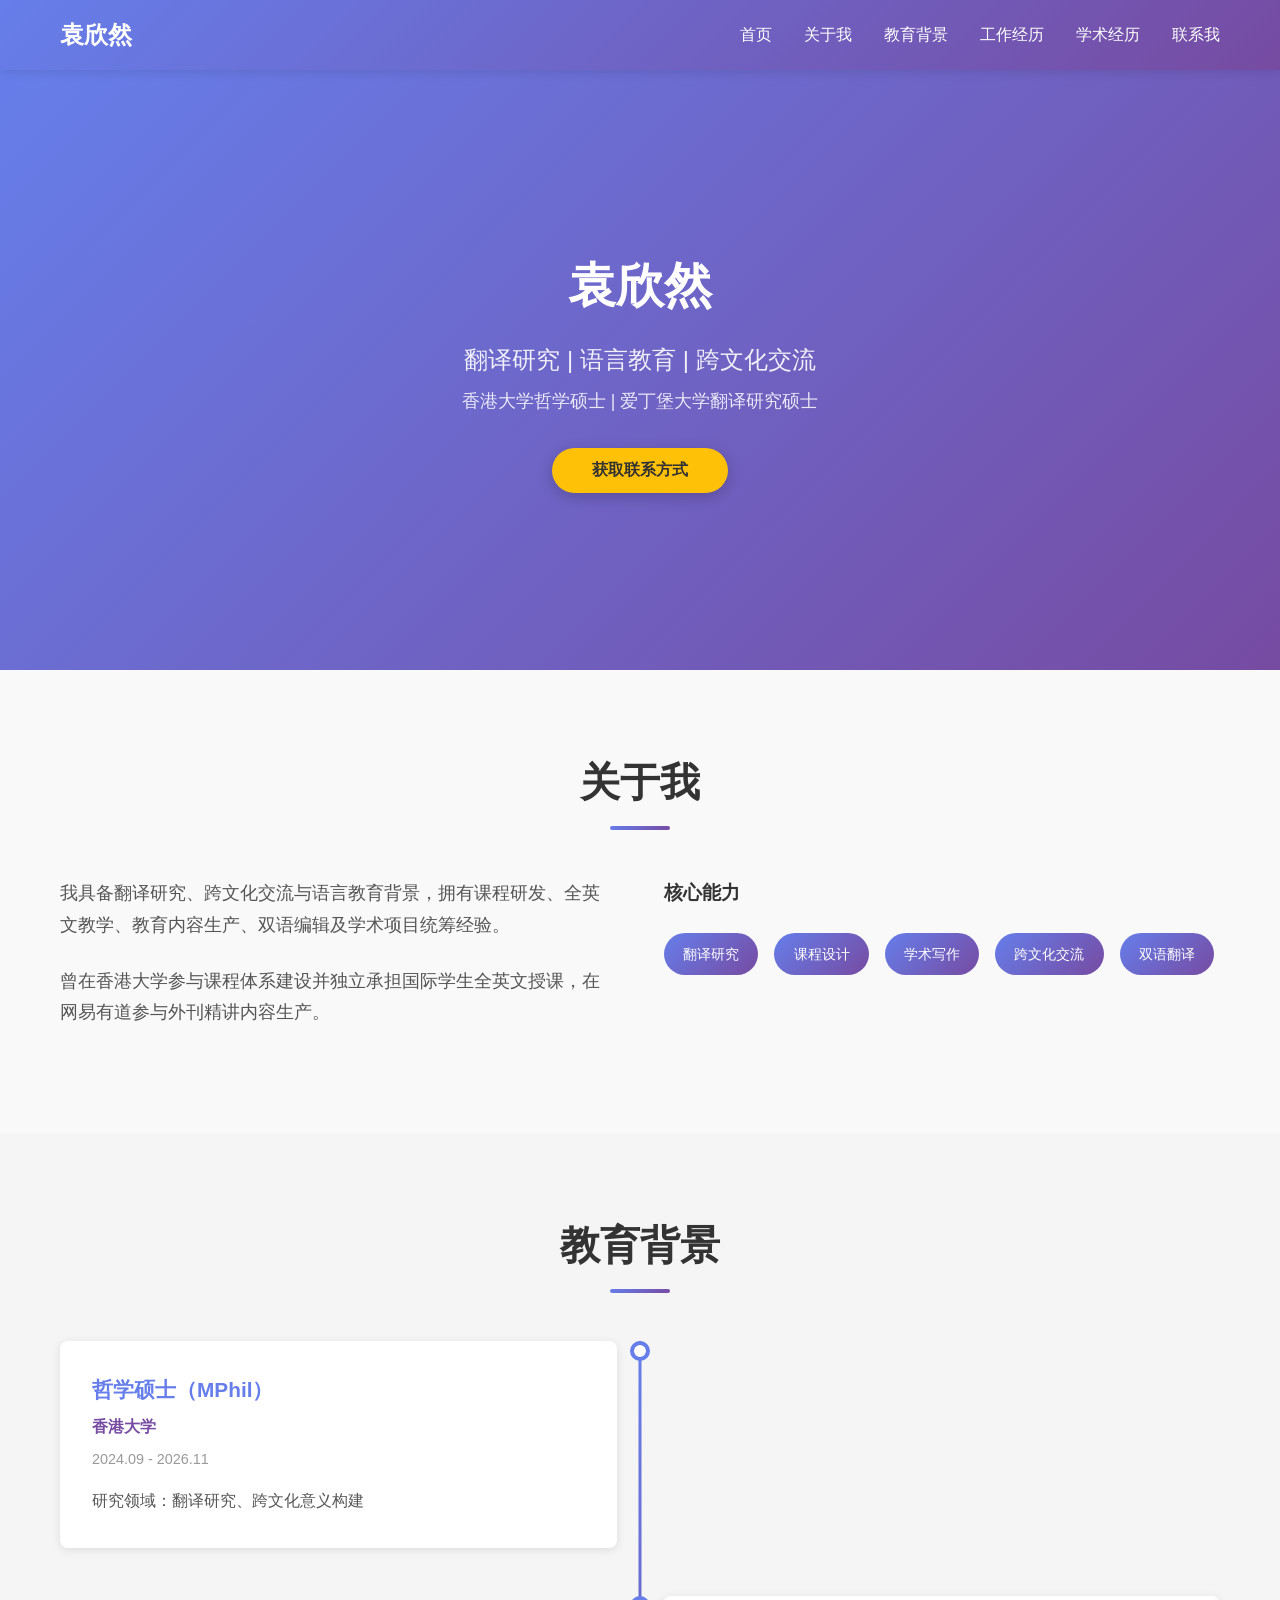
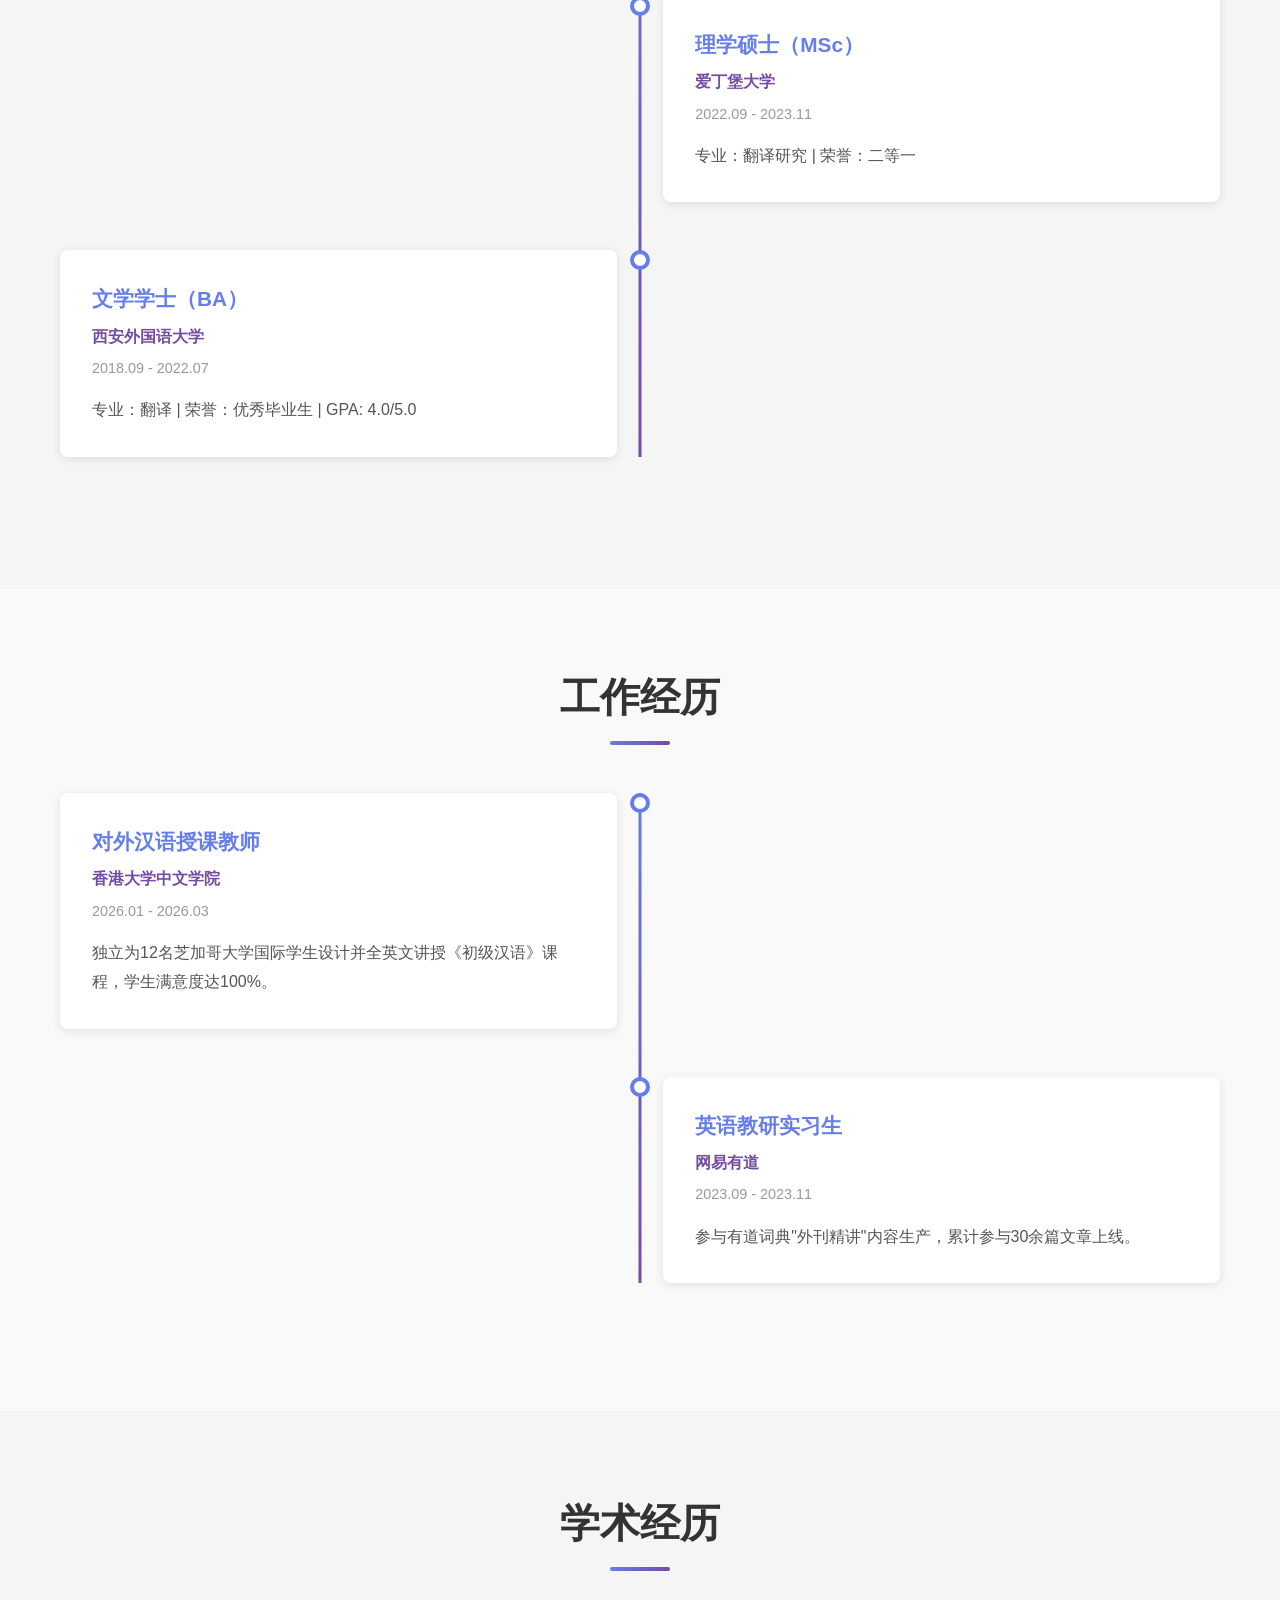
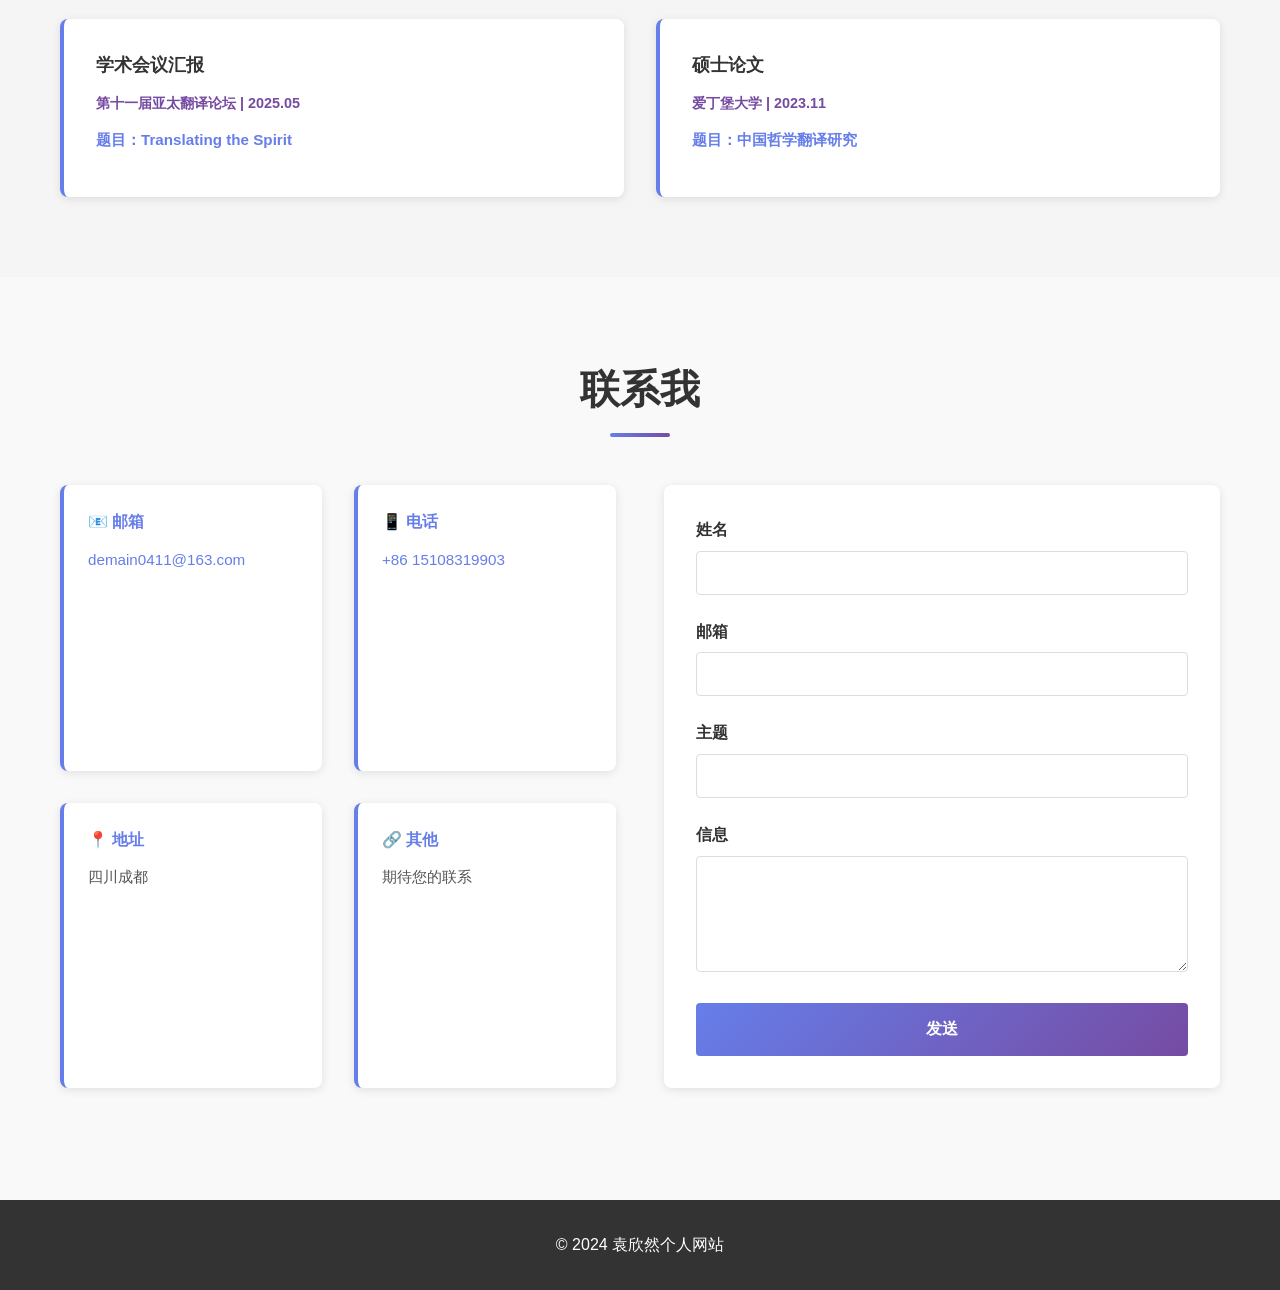
==== index.html @ 8d605aef "Add initial HTML structure for personal website" ====
<!DOCTYPE html>
<html lang="zh-CN">
<head>
    <meta charset="UTF-8">
    <meta name="viewport" content="width=device-width, initial-scale=1.0">
    <title>袁欣然</title>
    <link rel="stylesheet" href="style.css">
</head>
<body>
    <nav class="navbar">
        <div class="nav-container">
            <div class="logo">袁欣然</div>
            <div class="hamburger" id="hamburger">
                <span></span>
                <span></span>
                <span></span>
            </div>
            <ul class="nav-menu" id="navMenu">
                <li><a href="#home" class="nav-link">首页</a></li>
                <li><a href="#about" class="nav-link">关于我</a></li>
                <li><a href="#education" class="nav-link">教育背景</a></li>
                <li><a href="#experience" class="nav-link">工作经历</a></li>
                <li><a href="#research" class="nav-link">学术经历</a></li>
                <li><a href="#contact" class="nav-link">联系我</a></li>
            </ul>
        </div>
    </nav>

    <section id="home" class="hero">
        <div class="hero-content">
            <h1 class="hero-title">袁欣然</h1>
            <p class="hero-subtitle">翻译研究 | 语言教育 | 跨文化交流</p>
            <p class="hero-desc">香港大学哲学硕士 | 爱丁堡大学翻译研究硕士</p>
            <button class="cta-button" onclick="document.getElementById('contact').scrollIntoView({behavior: 'smooth'})">获取联系方式</button>
        </div>
    </section>

    <section id="about" class="section">
        <div class="container">
            <h2 class="section-title">关于我</h2>
            <div class="about-content">
                <div class="about-text">
                    <p>我具备翻译研究、跨文化交流与语言教育背景，拥有课程研发、全英文教学、教育内容生产、双语编辑及学术项目统筹经验。</p>
                    <p>曾在香港大学参与课程体系建设并独立承担国际学生全英文授课，在网易有道参与外刊精讲内容生产。</p>
                </div>
                <div class="skills">
                    <h3>核心能力</h3>
                    <div class="skill-tags">
                        <span class="skill-tag">翻译研究</span>
                        <span class="skill-tag">课程设计</span>
                        <span class="skill-tag">学术写作</span>
                        <span class="skill-tag">跨文化交流</span>
                        <span class="skill-tag">双语翻译</span>
                    </div>
                </div>
            </div>
        </div>
    </section>

    <section id="education" class="section bg-light">
        <div class="container">
            <h2 class="section-title">教育背景</h2>
            <div class="timeline">
                <div class="timeline-item">
                    <div class="timeline-marker"></div>
                    <div class="timeline-content">
                        <h3>哲学硕士（MPhil）</h3>
                        <p class="school">香港大学</p>
                        <p class="period">2024.09 - 2026.11</p>
                        <p class="description">研究领域：翻译研究、跨文化意义构建</p>
                    </div>
                </div>
                <div class="timeline-item">
                    <div class="timeline-marker"></div>
                    <div class="timeline-content">
                        <h3>理学硕士（MSc）</h3>
                        <p class="school">爱丁堡大学</p>
                        <p class="period">2022.09 - 2023.11</p>
                        <p class="description">专业：翻译研究 | 荣誉：二等一</p>
                    </div>
                </div>
                <div class="timeline-item">
                    <div class="timeline-marker"></div>
                    <div class="timeline-content">
                        <h3>文学学士（BA）</h3>
                        <p class="school">西安外国语大学</p>
                        <p class="period">2018.09 - 2022.07</p>
                        <p class="description">专业：翻译 | 荣誉：优秀毕业生 | GPA: 4.0/5.0</p>
                    </div>
                </div>
            </div>
        </div>
    </section>

    <section id="experience" class="section">
        <div class="container">
            <h2 class="section-title">工作经历</h2>
            <div class="timeline">
                <div class="timeline-item">
                    <div class="timeline-marker"></div>
                    <div class="timeline-content">
                        <h3>对外汉语授课教师</h3>
                        <p class="school">香港大学中文学院</p>
                        <p class="period">2026.01 - 2026.03</p>
                        <p class="description">独立为12名芝加哥大学国际学生设计并全英文讲授《初级汉语》课程，学生满意度达100%。</p>
                    </div>
                </div>
                <div class="timeline-item">
                    <div class="timeline-marker"></div>
                    <div class="timeline-content">
                        <h3>英语教研实习生</h3>
                        <p class="school">网易有道</p>
                        <p class="period">2023.09 - 2023.11</p>
                        <p class="description">参与有道词典"外刊精讲"内容生产，累计参与30余篇文章上线。</p>
                    </div>
                </div>
            </div>
        </div>
    </section>

    <section id="research" class="section bg-light">
        <div class="container">
            <h2 class="section-title">学术经历</h2>
            <div class="research-grid">
                <div class="research-card">
                    <h4>学术会议汇报</h4>
                    <p class="research-year">第十一届亚太翻译论坛 | 2025.05</p>
                    <p class="research-title">题目：Translating the Spirit</p>
                </div>
                <div class="research-card">
                    <h4>硕士论文</h4>
                    <p class="research-year">爱丁堡大学 | 2023.11</p>
                    <p class="research-title">题目：中国哲学翻译研究</p>
                </div>
            </div>
        </div>
    </section>

    <section id="contact" class="section">
        <div class="container">
            <h2 class="section-title">联系我</h2>
            <div class="contact-wrapper">
                <div class="contact-info">
                    <div class="info-item">
                        <h3>📧 邮箱</h3>
                        <p><a href="mailto:demain0411@163.com">demain0411@163.com</a></p>
                    </div>
                    <div class="info-item">
                        <h3>📱 电话</h3>
                        <p><a href="tel:+86-15108319903">+86 15108319903</a></p>
                    </div>
                    <div class="info-item">
                        <h3>📍 地址</h3>
                        <p>四川成都</p>
                    </div>
                    <div class="info-item">
                        <h3>🔗 其他</h3>
                        <p>期待您的联系</p>
                    </div>
                </div>
                <form class="contact-form" id="contactForm">
                    <div class="form-group">
                        <label for="name">姓名</label>
                        <input type="text" id="name" name="name" required>
                    </div>
                    <div class="form-group">
                        <label for="email">邮箱</label>
                        <input type="email" id="email" name="email" required>
                    </div>
                    <div class="form-group">
                        <label for="subject">主题</label>
                        <input type="text" id="subject" name="subject" required>
                    </div>
                    <div class="form-group">
                        <label for="message">信息</label>
                        <textarea id="message" name="message" rows="5" required></textarea>
                    </div>
                    <button type="submit" class="submit-button">发送</button>
                </form>
            </div>
        </div>
    </section>

    <footer class="footer">
        <p>&copy; 2024 袁欣然个人网站</p>
    </footer>

    <script src="script.js"></script>
</body>
</html>
---- style.css ----
* {
    margin: 0;
    padding: 0;
    box-sizing: border-box;
}

body {
    font-family: 'Segoe UI', Tahoma, Geneva, Verdana, sans-serif;
    line-height: 1.6;
    color: #333;
    background-color: #f9f9f9;
}

.container {
    max-width: 1200px;
    margin: 0 auto;
    padding: 0 20px;
}

/* 导航栏 */
.navbar {
    background: linear-gradient(135deg, #667eea 0%, #764ba2 100%);
    padding: 1rem 0;
    position: sticky;
    top: 0;
    z-index: 1000;
    box-shadow: 0 2px 10px rgba(0,0,0,0.1);
}

.nav-container {
    max-width: 1200px;
    margin: 0 auto;
    padding: 0 20px;
    display: flex;
    justify-content: space-between;
    align-items: center;
}

.logo {
    font-size: 1.5rem;
    font-weight: bold;
    color: white;
}

.nav-menu {
    display: flex;
    list-style: none;
    gap: 2rem;
}

.nav-link {
    color: white;
    text-decoration: none;
    font-weight: 500;
    transition: opacity 0.3s;
}

.nav-link:hover {
    opacity: 0.8;
}

.hamburger {
    display: none;
    flex-direction: column;
    cursor: pointer;
}

.hamburger span {
    width: 25px;
    height: 3px;
    background-color: white;
    margin: 5px 0;
    transition: 0.3s;
}

/* Hero */
.hero {
    background: linear-gradient(135deg, #667eea 0%, #764ba2 100%);
    color: white;
    padding: 120px 20px;
    text-align: center;
    min-height: 600px;
    display: flex;
    align-items: center;
    justify-content: center;
}

.hero-content {
    animation: fadeInUp 0.8s ease-out;
}

.hero-title {
    font-size: 3rem;
    margin-bottom: 1rem;
    font-weight: 700;
}

.hero-subtitle {
    font-size: 1.5rem;
    margin-bottom: 0.5rem;
    opacity: 0.9;
}

.hero-desc {
    font-size: 1.1rem;
    margin-bottom: 2rem;
    opacity: 0.85;
}

.cta-button {
    background-color: #ffc107;
    color: #333;
    padding: 12px 40px;
    border: none;
    border-radius: 50px;
    font-size: 1rem;
    font-weight: 600;
    cursor: pointer;
    transition: all 0.3s ease;
    box-shadow: 0 4px 15px rgba(0, 0, 0, 0.2);
}

.cta-button:hover {
    background-color: #ffb300;
    transform: translateY(-2px);
    box-shadow: 0 6px 20px rgba(0, 0, 0, 0.3);
}

/* 通用部分 */
.section {
    padding: 80px 20px;
}

.section.bg-light {
    background-color: #f5f5f5;
}

.section-title {
    font-size: 2.5rem;
    text-align: center;
    margin-bottom: 3rem;
    color: #333;
    position: relative;
    padding-bottom: 1rem;
}

.section-title::after {
    content: '';
    position: absolute;
    bottom: 0;
    left: 50%;
    transform: translateX(-50%);
    width: 60px;
    height: 4px;
    background: linear-gradient(135deg, #667eea 0%, #764ba2 100%);
    border-radius: 2px;
}

/* 关于我 */
.about-content {
    display: grid;
    grid-template-columns: 1fr 1fr;
    gap: 3rem;
    align-items: start;
}

.about-text p {
    margin-bottom: 1.5rem;
    font-size: 1.1rem;
    line-height: 1.8;
    color: #555;
}

.about-text strong {
    color: #667eea;
}

.skills h3 {
    margin-bottom: 1.5rem;
    color: #333;
    font-size: 1.2rem;
}

.skill-tags {
    display: flex;
    flex-wrap: wrap;
    gap: 1rem;
}

.skill-tag {
    background: linear-gradient(135deg, #667eea 0%, #764ba2 100%);
    color: white;
    padding: 0.6rem 1.2rem;
    border-radius: 30px;
    font-size: 0.9rem;
    font-weight: 500;
    transition: all 0.3s ease;
}

.skill-tag:hover {
    transform: translateY(-2px);
    box-shadow: 0 4px 10px rgba(102, 126, 234, 0.3);
}

/* 时间线 */
.timeline {
    position: relative;
}

.timeline::before {
    content: '';
    position: absolute;
    left: 50%;
    transform: translateX(-50%);
    width: 3px;
    height: 100%;
    background: linear-gradient(135deg, #667eea 0%, #764ba2 100%);
}

.timeline-item {
    margin-bottom: 3rem;
    position: relative;
}

.timeline-item:nth-child(odd) .timeline-content {
    margin-left: 0;
    margin-right: 52%;
}

.timeline-item:nth-child(even) .timeline-content {
    margin-left: 52%;
    margin-right: 0;
}

.timeline-marker {
    position: absolute;
    left: 50%;
    transform: translateX(-50%);
    width: 20px;
    height: 20px;
    background: white;
    border: 4px solid #667eea;
    border-radius: 50%;
    top: 0;
    z-index: 10;
}

.timeline-content {
    background: white;
    padding: 2rem;
    border-radius: 8px;
    box-shadow: 0 2px 10px rgba(0, 0, 0, 0.1);
    transition: all 0.3s ease;
}

.timeline-content:hover {
    box-shadow: 0 4px 20px rgba(0, 0, 0, 0.15);
    transform: translateY(-2px);
}

.timeline-content h3 {
    color: #667eea;
    margin-bottom: 0.5rem;
    font-size: 1.3rem;
}

.timeline-content .school {
    color: #764ba2;
    font-weight: 600;
    margin-bottom: 0.5rem;
}

.timeline-content .period {
    color: #999;
    font-size: 0.9rem;
    margin-bottom: 1rem;
}

.timeline-content .description {
    color: #555;
    line-height: 1.8;
}

/* 研究卡片 */
.research-grid {
    display: grid;
    grid-template-columns: repeat(2, 1fr);
    gap: 2rem;
}

.research-card {
    background: white;
    padding: 2rem;
    border-radius: 8px;
    box-shadow: 0 2px 10px rgba(0, 0, 0, 0.1);
    transition: all 0.3s ease;
    border-left: 4px solid #667eea;
}

.research-card:hover {
    transform: translateY(-5px);
    box-shadow: 0 4px 20px rgba(0, 0, 0, 0.15);
}

.research-card h4 {
    color: #333;
    margin-bottom: 0.8rem;
    font-size: 1.1rem;
}

.research-year {
    color: #764ba2;
    font-size: 0.9rem;
    font-weight: 600;
    margin-bottom: 0.8rem;
}

.research-title {
    color: #667eea;
    font-weight: 600;
    margin-bottom: 0.8rem;
    font-size: 0.95rem;
}

/* 联系 */
.contact-wrapper {
    display: grid;
    grid-template-columns: 1fr 1fr;
    gap: 3rem;
}

.contact-info {
    display: grid;
    grid-template-columns: 1fr 1fr;
    gap: 2rem;
}

.info-item {
    background: white;
    padding: 1.5rem;
    border-radius: 8px;
    box-shadow: 0 2px 10px rgba(0, 0, 0, 0.1);
    border-left: 4px solid #667eea;
    transition: all 0.3s ease;
}

.info-item:hover {
    transform: translateY(-3px);
    box-shadow: 0 4px 15px rgba(0, 0, 0, 0.12);
}

.info-item h3 {
    color: #667eea;
    margin-bottom: 0.8rem;
    font-size: 1rem;
}

.info-item p {
    color: #555;
    font-size: 0.95rem;
}

.info-item a {
    color: #667eea;
    text-decoration: none;
    font-weight: 500;
    transition: color 0.3s ease;
}

.info-item a:hover {
    color: #764ba2;
    text-decoration: underline;
}

.contact-form {
    background: white;
    padding: 2rem;
    border-radius: 8px;
    box-shadow: 0 2px 10px rgba(0, 0, 0, 0.1);
}

.form-group {
    margin-bottom: 1.5rem;
}

.form-group label {
    display: block;
    margin-bottom: 0.5rem;
    color: #333;
    font-weight: 600;
}

.form-group input,
.form-group textarea {
    width: 100%;
    padding: 0.75rem;
    border: 1px solid #ddd;
    border-radius: 4px;
    font-family: inherit;
    font-size: 1rem;
    transition: all 0.3s ease;
}

.form-group input:focus,
.form-group textarea:focus {
    outline: none;
    border-color: #667eea;
    box-shadow: 0 0 0 3px rgba(102, 126, 234, 0.1);
}

.submit-button {
    background: linear-gradient(135deg, #667eea 0%, #764ba2 100%);
    color: white;
    padding: 1rem 2rem;
    border: none;
    border-radius: 4px;
    font-size: 1rem;
    font-weight: 600;
    cursor: pointer;
    transition: all 0.3s ease;
    width: 100%;
}

.submit-button:hover {
    transform: translateY(-2px);
    box-shadow: 0 4px 15px rgba(102, 126, 234, 0.4);
}

.footer {
    background: #333;
    color: white;
    text-align: center;
    padding: 2rem;
    margin-top: 2rem;
}

/* 动画 */
@keyframes fadeInUp {
    from {
        opacity: 0;
        transform: translateY(30px);
    }
    to {
        opacity: 1;
        transform: translateY(0);
    }
}

/* 响应式 */
@media (max-width: 768px) {
    .hamburger {
        display: flex;
    }

    .nav-menu {
        display: none;
        position: absolute;
        top: 60px;
        right: 0;
        background: linear-gradient(135deg, #667eea 0%, #764ba2 100%);
        flex-direction: column;
        width: 100%;
        padding: 1rem 0;
    }

    .nav-menu.active {
        display: flex;
    }

    .nav-link {
        display: block;
        padding: 1rem 2rem;
    }

    .hero-title {
        font-size: 2rem;
    }

    .about-content,
    .research-grid,
    .contact-wrapper {
        grid-template-columns: 1fr;
    }

    .contact-info {
        grid-template-columns: 1fr;
    }

    .timeline::before {
        left: 15px;
    }

    .timeline-item:nth-child(odd) .timeline-content,
    .timeline-item:nth-child(even) .timeline-content {
        margin-left: 50px;
        margin-right: 0;
    }

    .timeline-marker {
        left: 15px;
    }
}

@media (max-width: 480px) {
    .hero-title {
        font-size: 1.5rem;
    }

    .hero-subtitle {
        font-size: 1rem;
    }

    .cta-button {
        padding: 10px 30px;
        font-size: 0.9rem;
    }

    .section {
        padding: 40px 20px;
    }

    .timeline-item:nth-child(odd) .timeline-content,
    .timeline-item:nth-child(even) .timeline-content {
        margin-left: 35px;
    }

    .timeline-marker {
        left: 10px;
    }

    .timeline::before {
        left: 10px;
    }
}
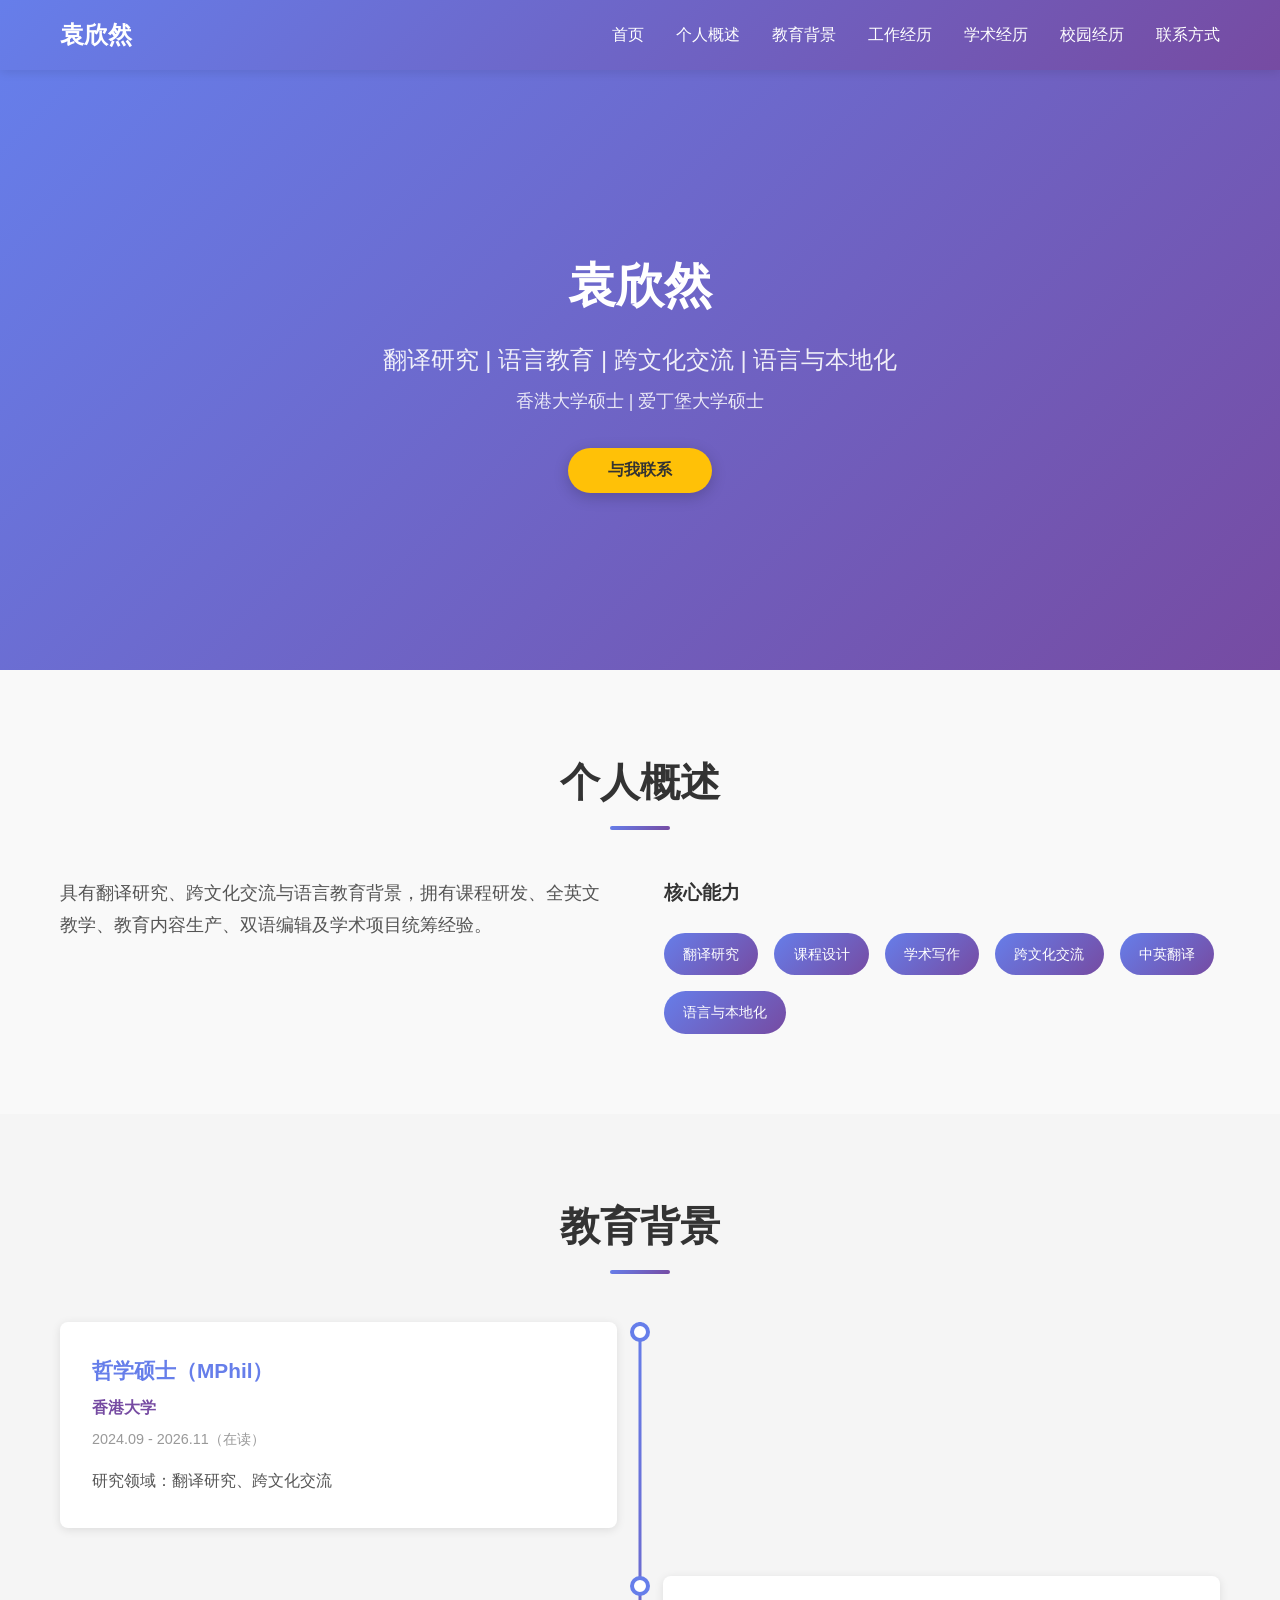
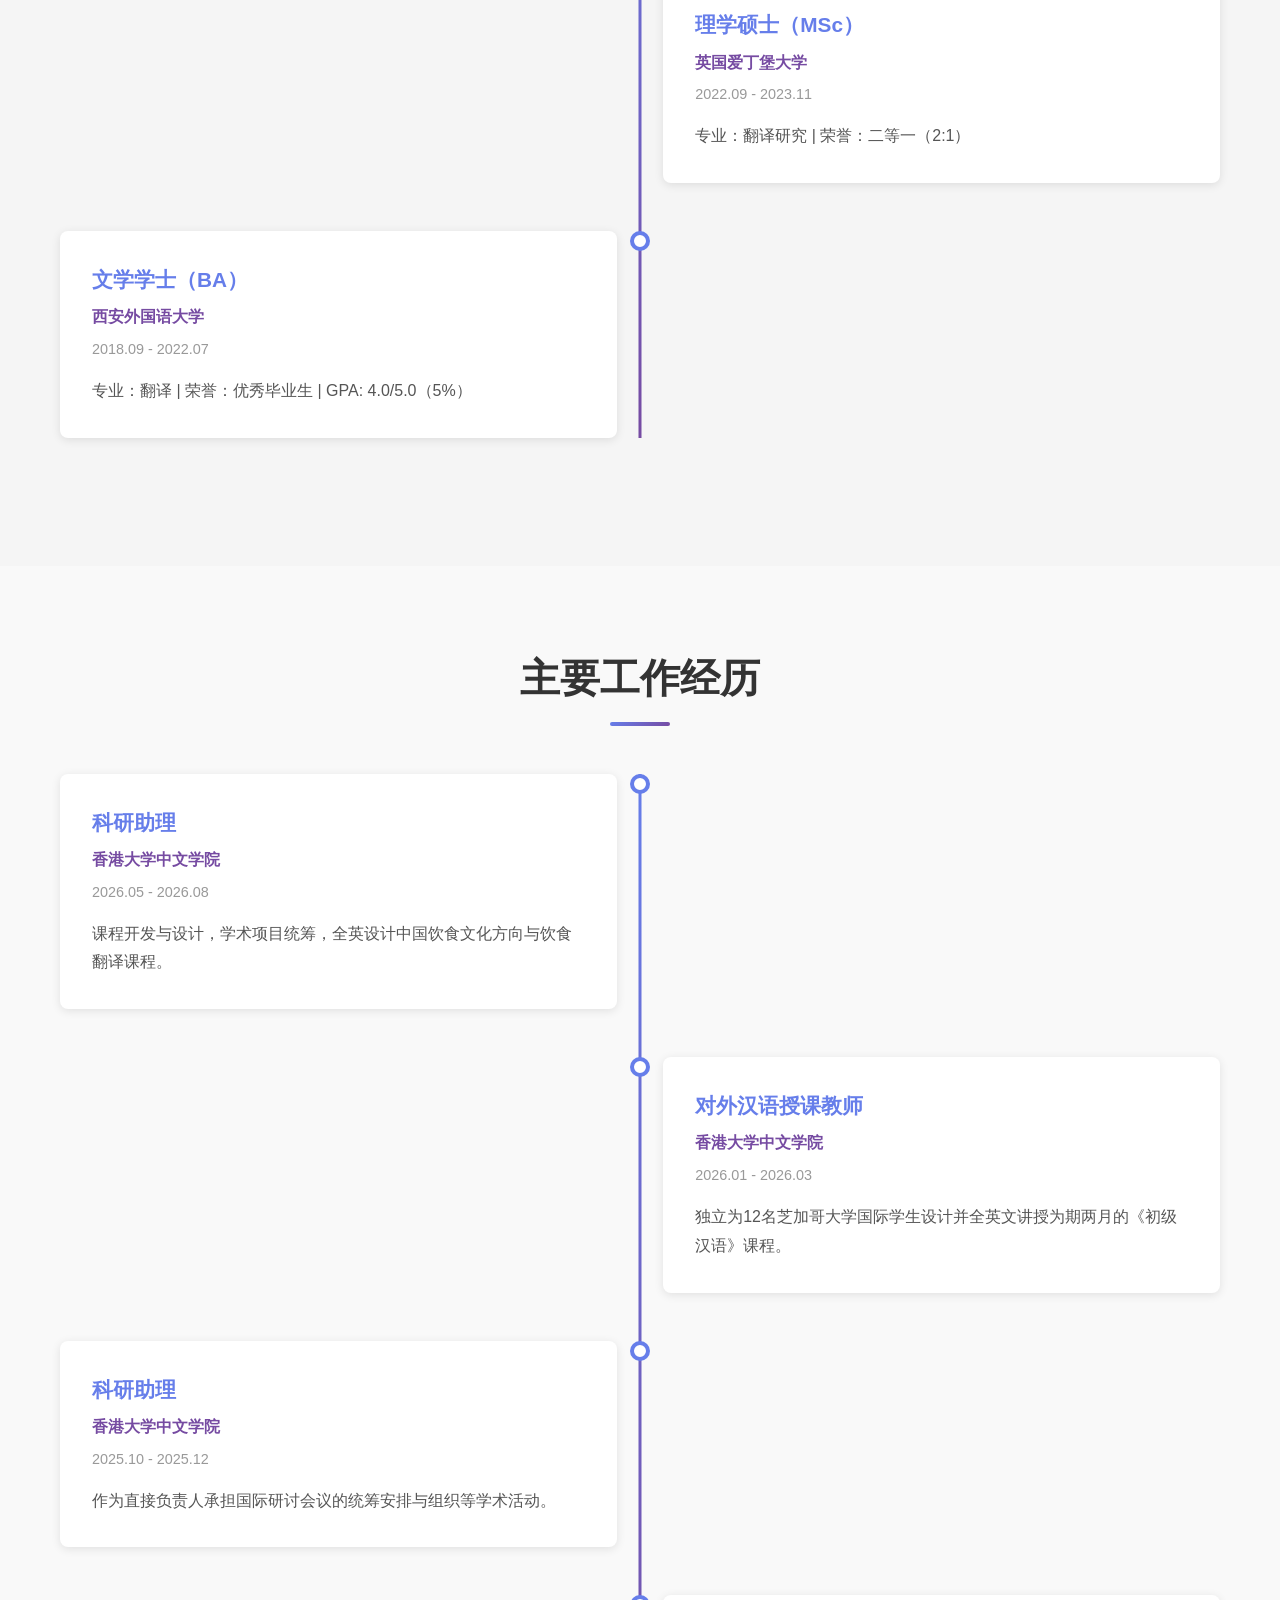
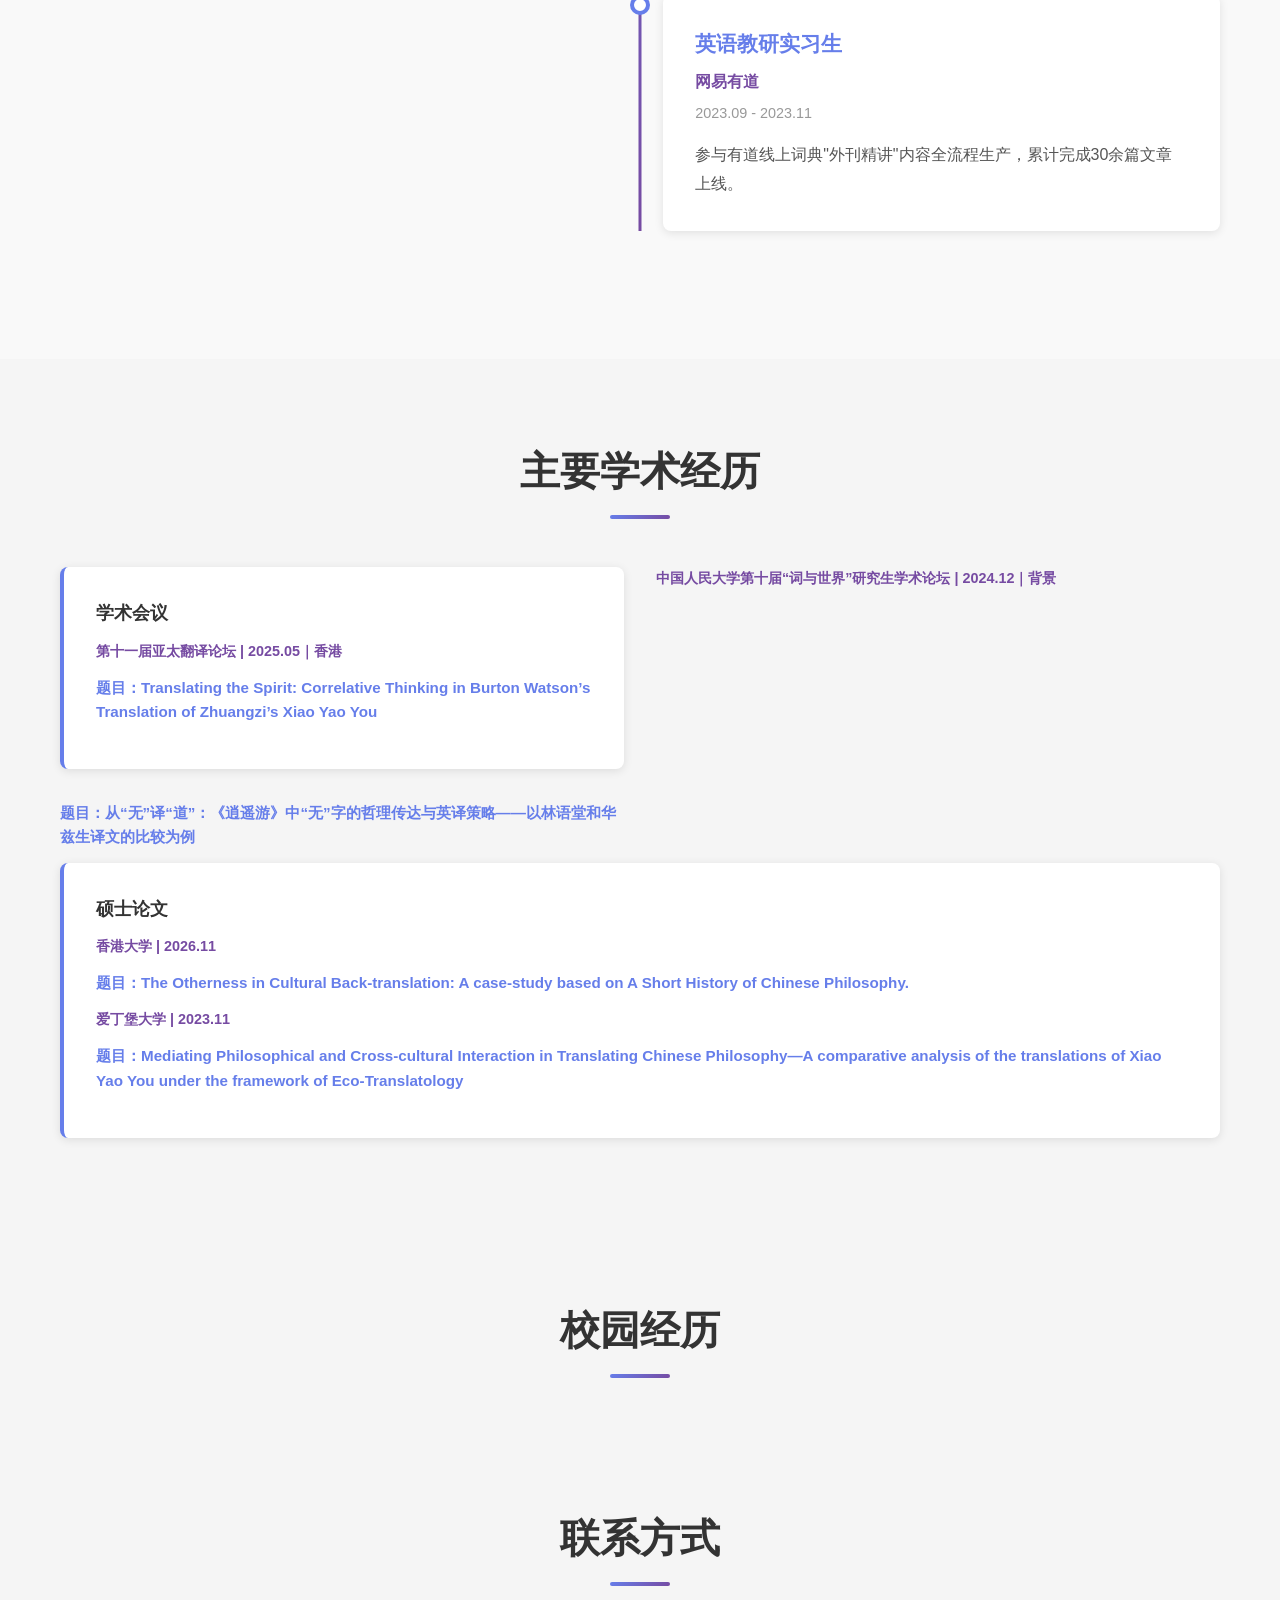
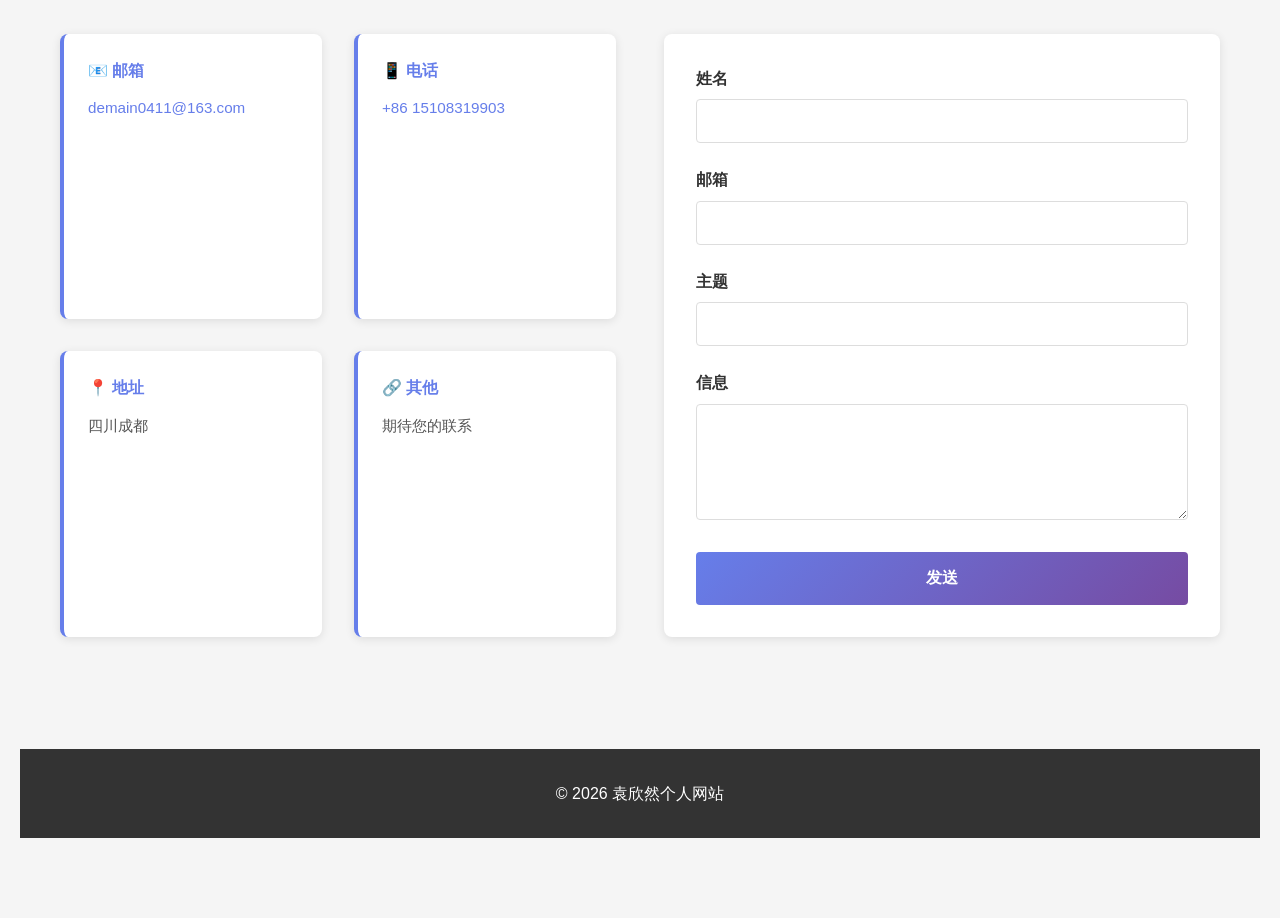
==== commit 0df0cc5c: "Update index.html" ====
--- a/index.html
+++ b/index.html
@@ -17,11 +17,12 @@
             </div>
             <ul class="nav-menu" id="navMenu">
                 <li><a href="#home" class="nav-link">首页</a></li>
-                <li><a href="#about" class="nav-link">关于我</a></li>
+                <li><a href="#about" class="nav-link">个人概述</a></li>
                 <li><a href="#education" class="nav-link">教育背景</a></li>
                 <li><a href="#experience" class="nav-link">工作经历</a></li>
                 <li><a href="#research" class="nav-link">学术经历</a></li>
-                <li><a href="#contact" class="nav-link">联系我</a></li>
+                <li><a href="#campus" class="nav-link">校园经历</a></li>
+                <li><a href="#contact" class="nav-link">联系方式</a></li>
             </ul>
         </div>
     </nav>
@@ -29,19 +30,18 @@
     <section id="home" class="hero">
         <div class="hero-content">
             <h1 class="hero-title">袁欣然</h1>
-            <p class="hero-subtitle">翻译研究 | 语言教育 | 跨文化交流</p>
-            <p class="hero-desc">香港大学哲学硕士 | 爱丁堡大学翻译研究硕士</p>
-            <button class="cta-button" onclick="document.getElementById('contact').scrollIntoView({behavior: 'smooth'})">获取联系方式</button>
+            <p class="hero-subtitle">翻译研究 | 语言教育 | 跨文化交流 | 语言与本地化 </p>
+            <p class="hero-desc">香港大学硕士 | 爱丁堡大学硕士</p>
+            <button class="cta-button" onclick="document.getElementById('contact').scrollIntoView({behavior: 'smooth'})">与我联系</button>
         </div>
     </section>
 
     <section id="about" class="section">
         <div class="container">
-            <h2 class="section-title">关于我</h2>
+            <h2 class="section-title">个人概述</h2>
             <div class="about-content">
                 <div class="about-text">
-                    <p>我具备翻译研究、跨文化交流与语言教育背景，拥有课程研发、全英文教学、教育内容生产、双语编辑及学术项目统筹经验。</p>
-                    <p>曾在香港大学参与课程体系建设并独立承担国际学生全英文授课，在网易有道参与外刊精讲内容生产。</p>
+                    <p>具有翻译研究、跨文化交流与语言教育背景，拥有课程研发、全英文教学、教育内容生产、双语编辑及学术项目统筹经验。</p>
                 </div>
                 <div class="skills">
                     <h3>核心能力</h3>
@@ -50,7 +50,8 @@
                         <span class="skill-tag">课程设计</span>
                         <span class="skill-tag">学术写作</span>
                         <span class="skill-tag">跨文化交流</span>
-                        <span class="skill-tag">双语翻译</span>
+                        <span class="skill-tag">中英翻译</span>
+                        <span class="skill-tag">语言与本地化</span>
                     </div>
                 </div>
             </div>
@@ -66,17 +67,17 @@
                     <div class="timeline-content">
                         <h3>哲学硕士（MPhil）</h3>
                         <p class="school">香港大学</p>
-                        <p class="period">2024.09 - 2026.11</p>
-                        <p class="description">研究领域：翻译研究、跨文化意义构建</p>
+                        <p class="period">2024.09 - 2026.11（在读）</p>
+                        <p class="description">研究领域：翻译研究、跨文化交流</p>
                     </div>
                 </div>
                 <div class="timeline-item">
                     <div class="timeline-marker"></div>
                     <div class="timeline-content">
                         <h3>理学硕士（MSc）</h3>
-                        <p class="school">爱丁堡大学</p>
+                        <p class="school">英国爱丁堡大学</p>
                         <p class="period">2022.09 - 2023.11</p>
-                        <p class="description">专业：翻译研究 | 荣誉：二等一</p>
+                        <p class="description">专业：翻译研究 | 荣誉：二等一（2:1）</p>
                     </div>
                 </div>
                 <div class="timeline-item">
@@ -85,7 +86,7 @@
                         <h3>文学学士（BA）</h3>
                         <p class="school">西安外国语大学</p>
                         <p class="period">2018.09 - 2022.07</p>
-                        <p class="description">专业：翻译 | 荣誉：优秀毕业生 | GPA: 4.0/5.0</p>
+                        <p class="description">专业：翻译 | 荣誉：优秀毕业生 | GPA: 4.0/5.0（5%）</p>
                     </div>
                 </div>
             </div>
@@ -94,15 +95,33 @@
 
     <section id="experience" class="section">
         <div class="container">
-            <h2 class="section-title">工作经历</h2>
+            <h2 class="section-title">主要工作经历</h2>
             <div class="timeline">
+                <div class="timeline-item">
+                    <div class="timeline-marker"></div>
+                    <div class="timeline-content">
+                        <h3>科研助理</h3>
+                        <p class="school">香港大学中文学院</p>
+                        <p class="period">2026.05 - 2026.08</p>
+                        <p class="description">课程开发与设计，学术项目统筹，全英设计中国饮食文化方向与饮食翻译课程。</p>
+                    </div>
+                </div>
                 <div class="timeline-item">
                     <div class="timeline-marker"></div>
                     <div class="timeline-content">
                         <h3>对外汉语授课教师</h3>
                         <p class="school">香港大学中文学院</p>
                         <p class="period">2026.01 - 2026.03</p>
-                        <p class="description">独立为12名芝加哥大学国际学生设计并全英文讲授《初级汉语》课程，学生满意度达100%。</p>
+                        <p class="description">独立为12名芝加哥大学国际学生设计并全英文讲授为期两月的《初级汉语》课程。</p>
+                    </div>
+                </div>
+                <div class="timeline-item">
+                    <div class="timeline-marker"></div>
+                    <div class="timeline-content">
+                        <h3>科研助理</h3>
+                        <p class="school">香港大学中文学院</p>
+                        <p class="period">2025.10 - 2025.12</p>
+                        <p class="description">作为直接负责人承担国际研讨会议的统筹安排与组织等学术活动。</p>
                     </div>
                 </div>
                 <div class="timeline-item">
@@ -111,7 +130,7 @@
                         <h3>英语教研实习生</h3>
                         <p class="school">网易有道</p>
                         <p class="period">2023.09 - 2023.11</p>
-                        <p class="description">参与有道词典"外刊精讲"内容生产，累计参与30余篇文章上线。</p>
+                        <p class="description">参与有道线上词典"外刊精讲"内容全流程生产，累计完成30余篇文章上线。</p>
                     </div>
                 </div>
             </div>
@@ -120,25 +139,41 @@
 
     <section id="research" class="section bg-light">
         <div class="container">
-            <h2 class="section-title">学术经历</h2>
+            <h2 class="section-title">主要学术经历</h2>
             <div class="research-grid">
                 <div class="research-card">
-                    <h4>学术会议汇报</h4>
-                    <p class="research-year">第十一届亚太翻译论坛 | 2025.05</p>
-                    <p class="research-title">题目：Translating the Spirit</p>
+                    <h4>学术会议</h4>
+                    <p class="research-year">第十一届亚太翻译论坛 | 2025.05｜香港</p>
+                    <p class="research-title">题目：Translating the Spirit: Correlative Thinking in Burton Watson’s Translation of Zhuangzi’s Xiao Yao You</p>
+                </div>
+                    <p class="research-year">中国人民大学第十届“词与世界”研究生学术论坛 | 2024.12｜背景</p>
+                    <p class="research-title">题目：从“无”译“道”：《逍遥游》中“无”字的哲理传达与英译策略——以林语堂和华兹生译文的比较为例</p>
                 </div>
                 <div class="research-card">
                     <h4>硕士论文</h4>
+                    <p class="research-year">香港大学 | 2026.11</p>
+                    <p class="research-title">题目：The Otherness in Cultural Back-translation: A case-study based on A Short History of Chinese Philosophy.</p>
+
                     <p class="research-year">爱丁堡大学 | 2023.11</p>
-                    <p class="research-title">题目：中国哲学翻译研究</p>
-                </div>
-            </div>
-        </div>
-    </section>
+                    <p class="research-title">题目：Mediating Philosophical and Cross-cultural Interaction in Translating Chinese Philosophy—A comparative analysis of the translations of Xiao Yao You under the framework of Eco-Translatology</p>
+                
+                </div>
+            </div>
+        </div>
+    </section>
+
+     <section id="campus" class="section bg-light">
+        <div class="contatiner">
+            <h2 class="section-title">校园经历</h2>
+            <div class="campus-grid">
+                <div class="campus-card">
+                    <h3> 
+                </div>
+            </div>
 
     <section id="contact" class="section">
         <div class="container">
-            <h2 class="section-title">联系我</h2>
+            <h2 class="section-title">联系方式</h2>
             <div class="contact-wrapper">
                 <div class="contact-info">
                     <div class="info-item">
@@ -182,7 +217,7 @@
     </section>
 
     <footer class="footer">
-        <p>&copy; 2024 袁欣然个人网站</p>
+        <p>&copy; 2026 袁欣然个人网站</p>
     </footer>
 
     <script src="script.js"></script>
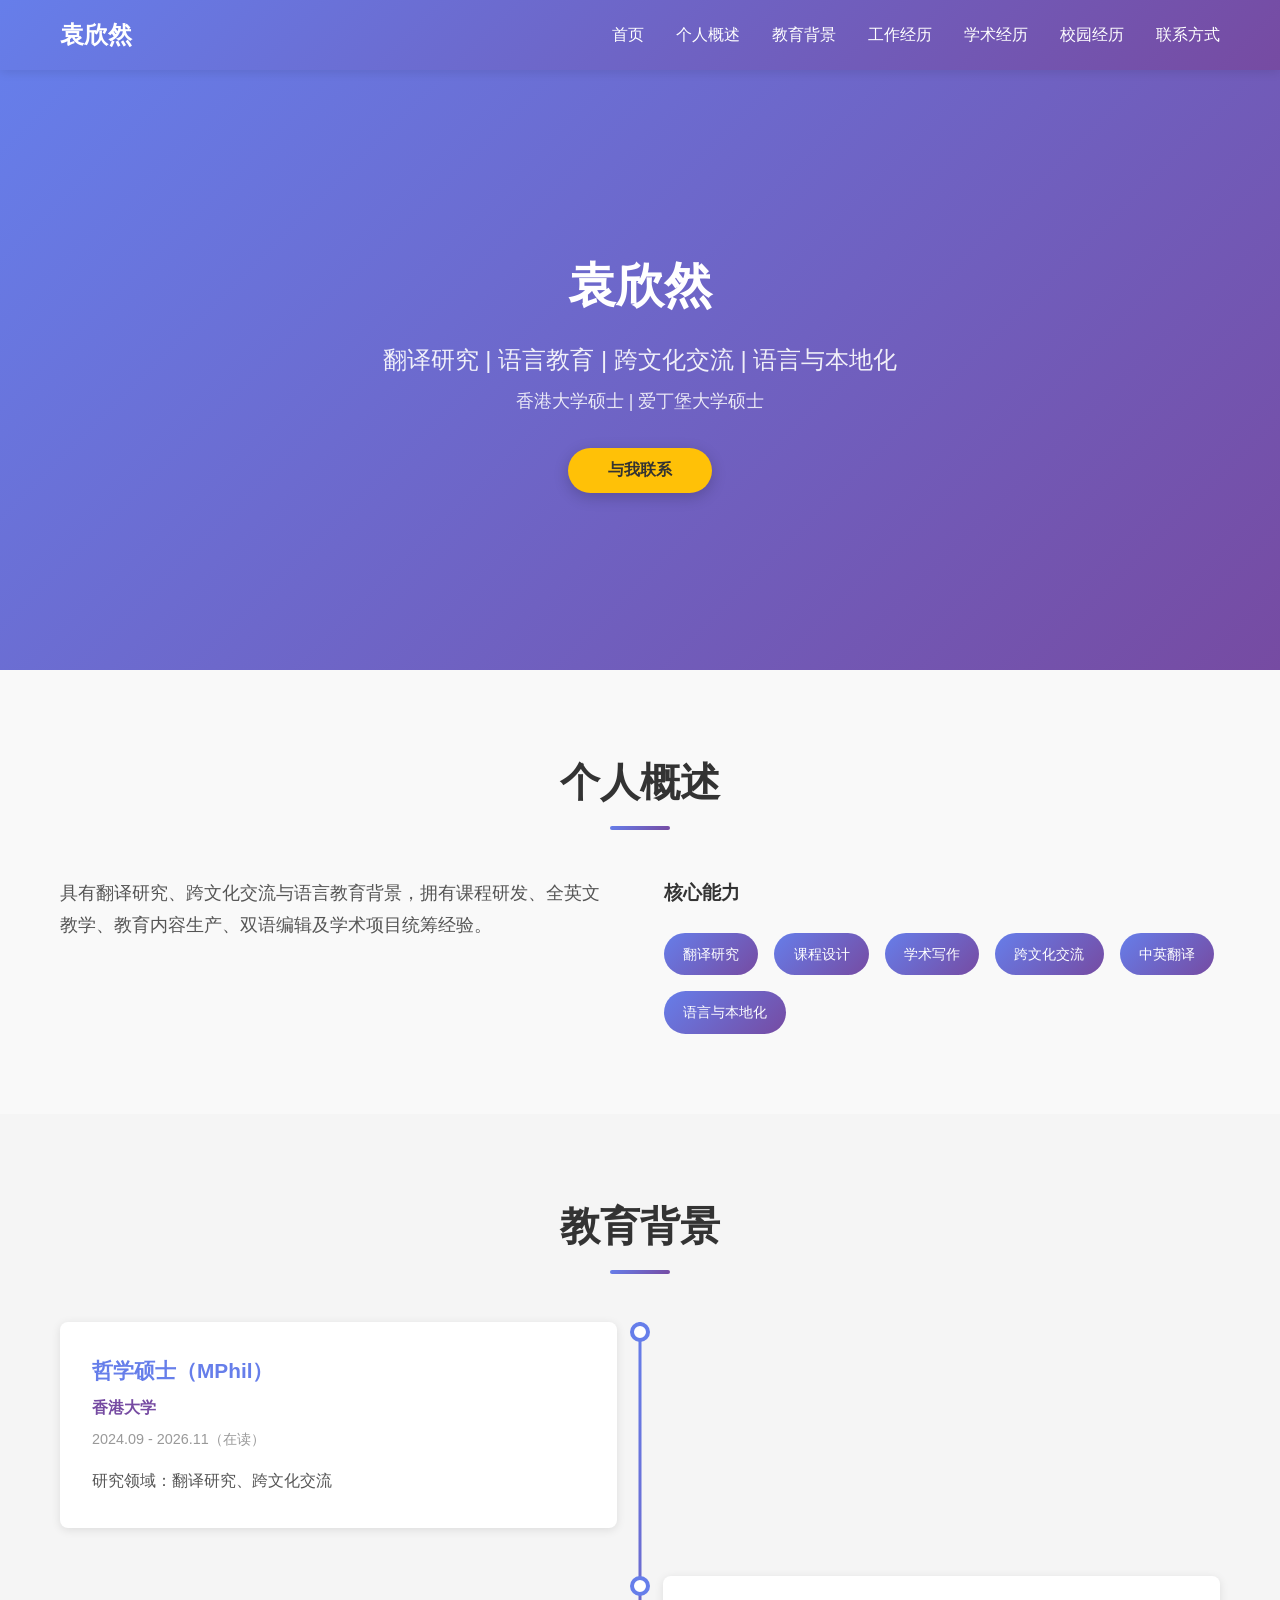
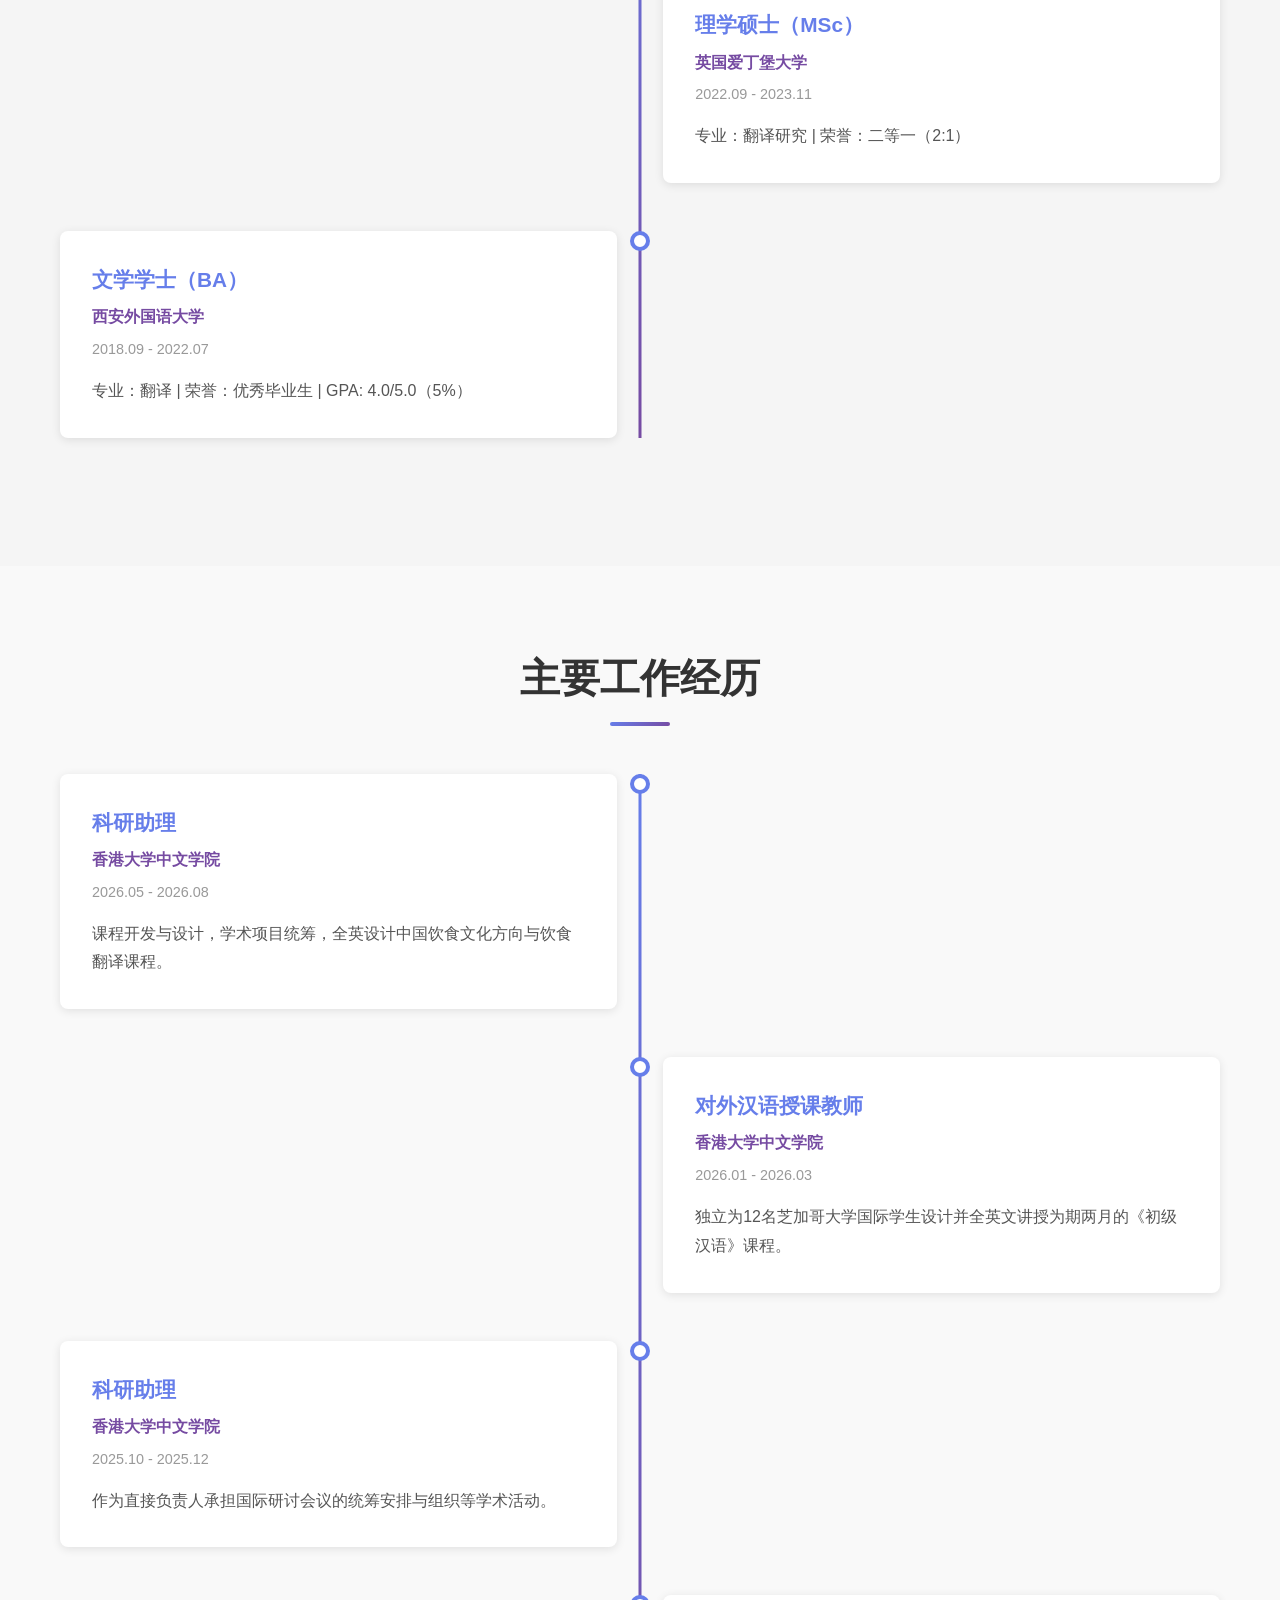
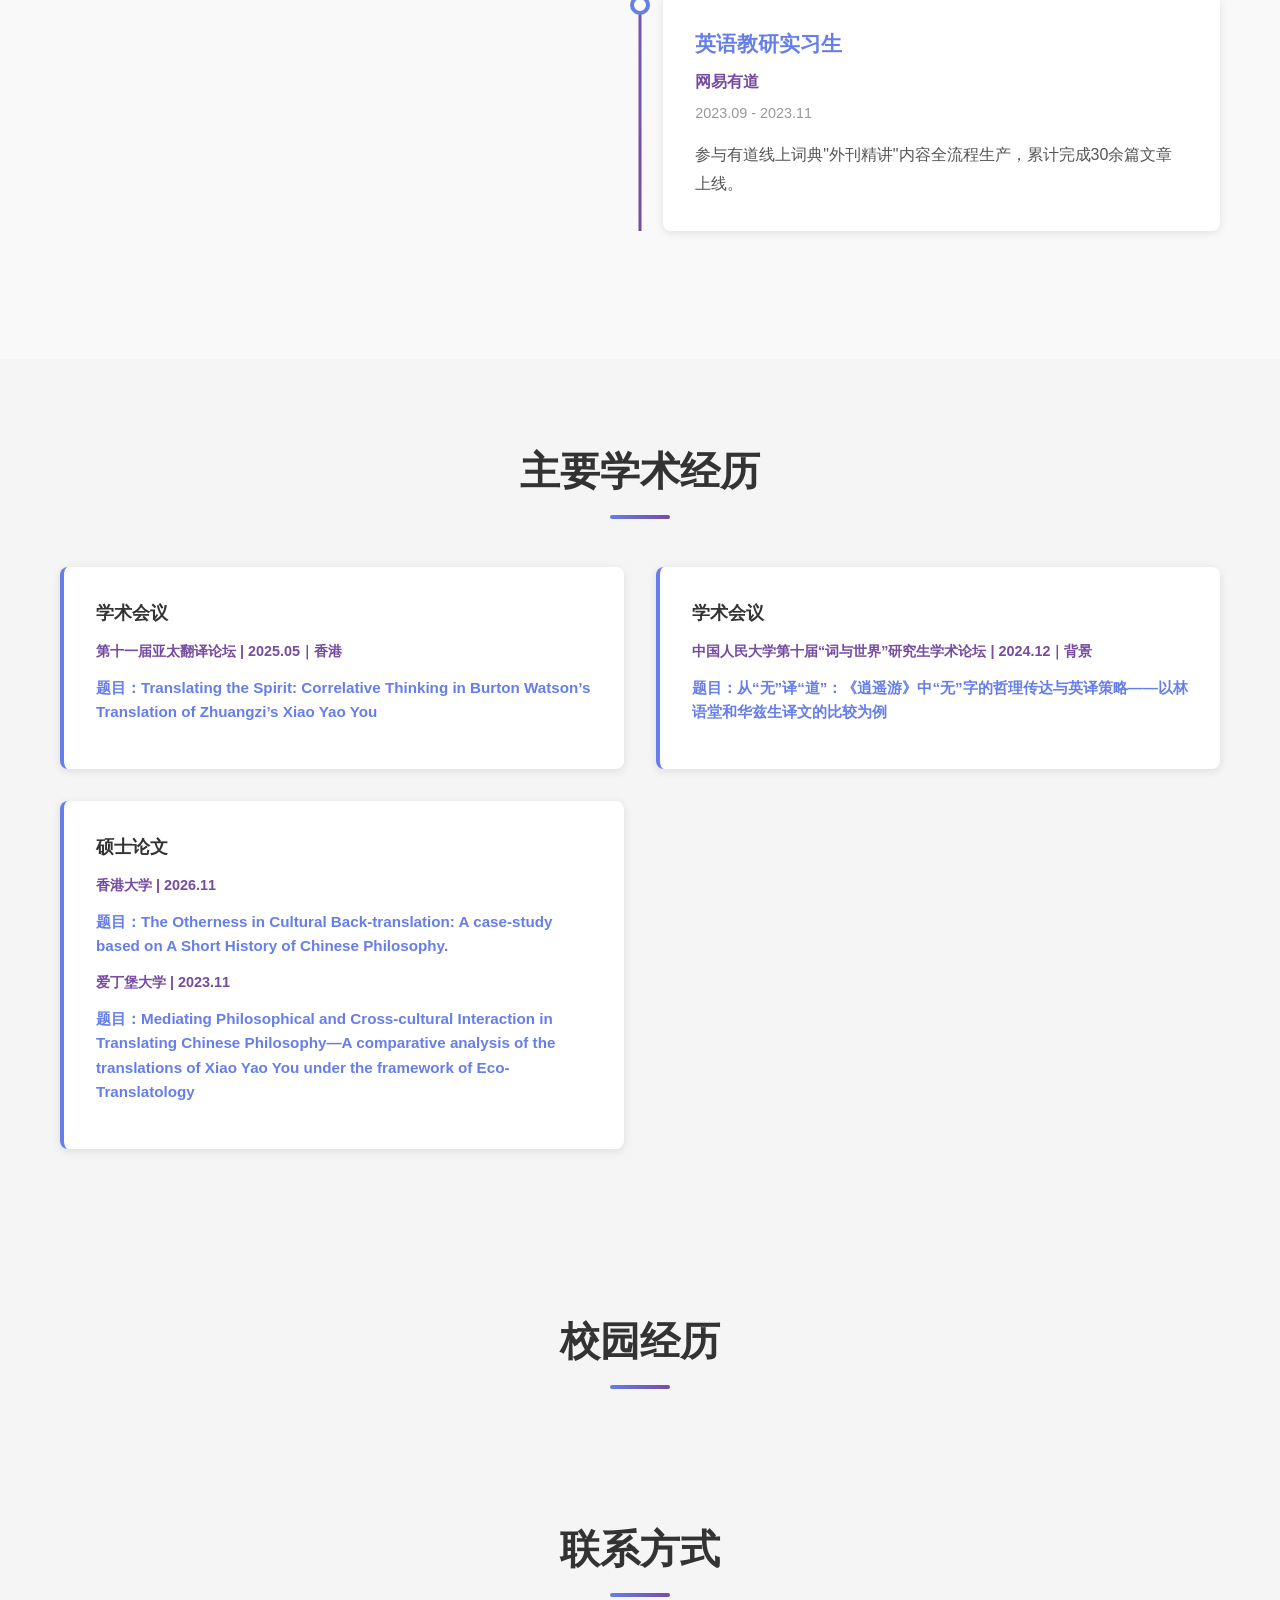
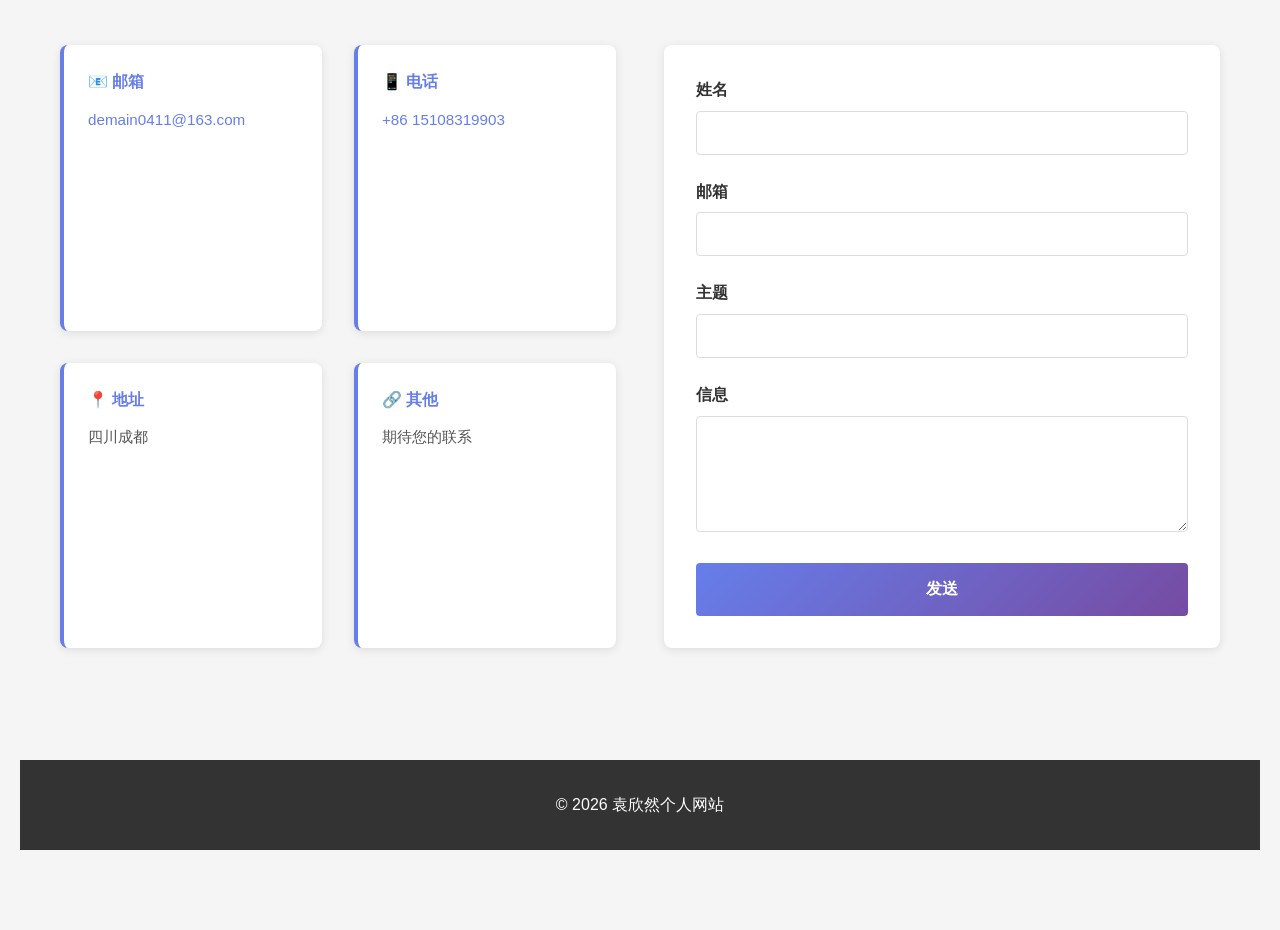
==== commit d4b89f57: "Update index.html" ====
--- a/index.html
+++ b/index.html
@@ -3,7 +3,7 @@
 <head>
     <meta charset="UTF-8">
     <meta name="viewport" content="width=device-width, initial-scale=1.0">
-    <title>袁欣然</title>
+    <title>袁欣然的个人网站</title>
     <link rel="stylesheet" href="style.css">
 </head>
 <body>
@@ -146,6 +146,8 @@
                     <p class="research-year">第十一届亚太翻译论坛 | 2025.05｜香港</p>
                     <p class="research-title">题目：Translating the Spirit: Correlative Thinking in Burton Watson’s Translation of Zhuangzi’s Xiao Yao You</p>
                 </div>
+                <div class="research-card">
+                    <h4>学术会议</h4>
                     <p class="research-year">中国人民大学第十届“词与世界”研究生学术论坛 | 2024.12｜背景</p>
                     <p class="research-title">题目：从“无”译“道”：《逍遥游》中“无”字的哲理传达与英译策略——以林语堂和华兹生译文的比较为例</p>
                 </div>
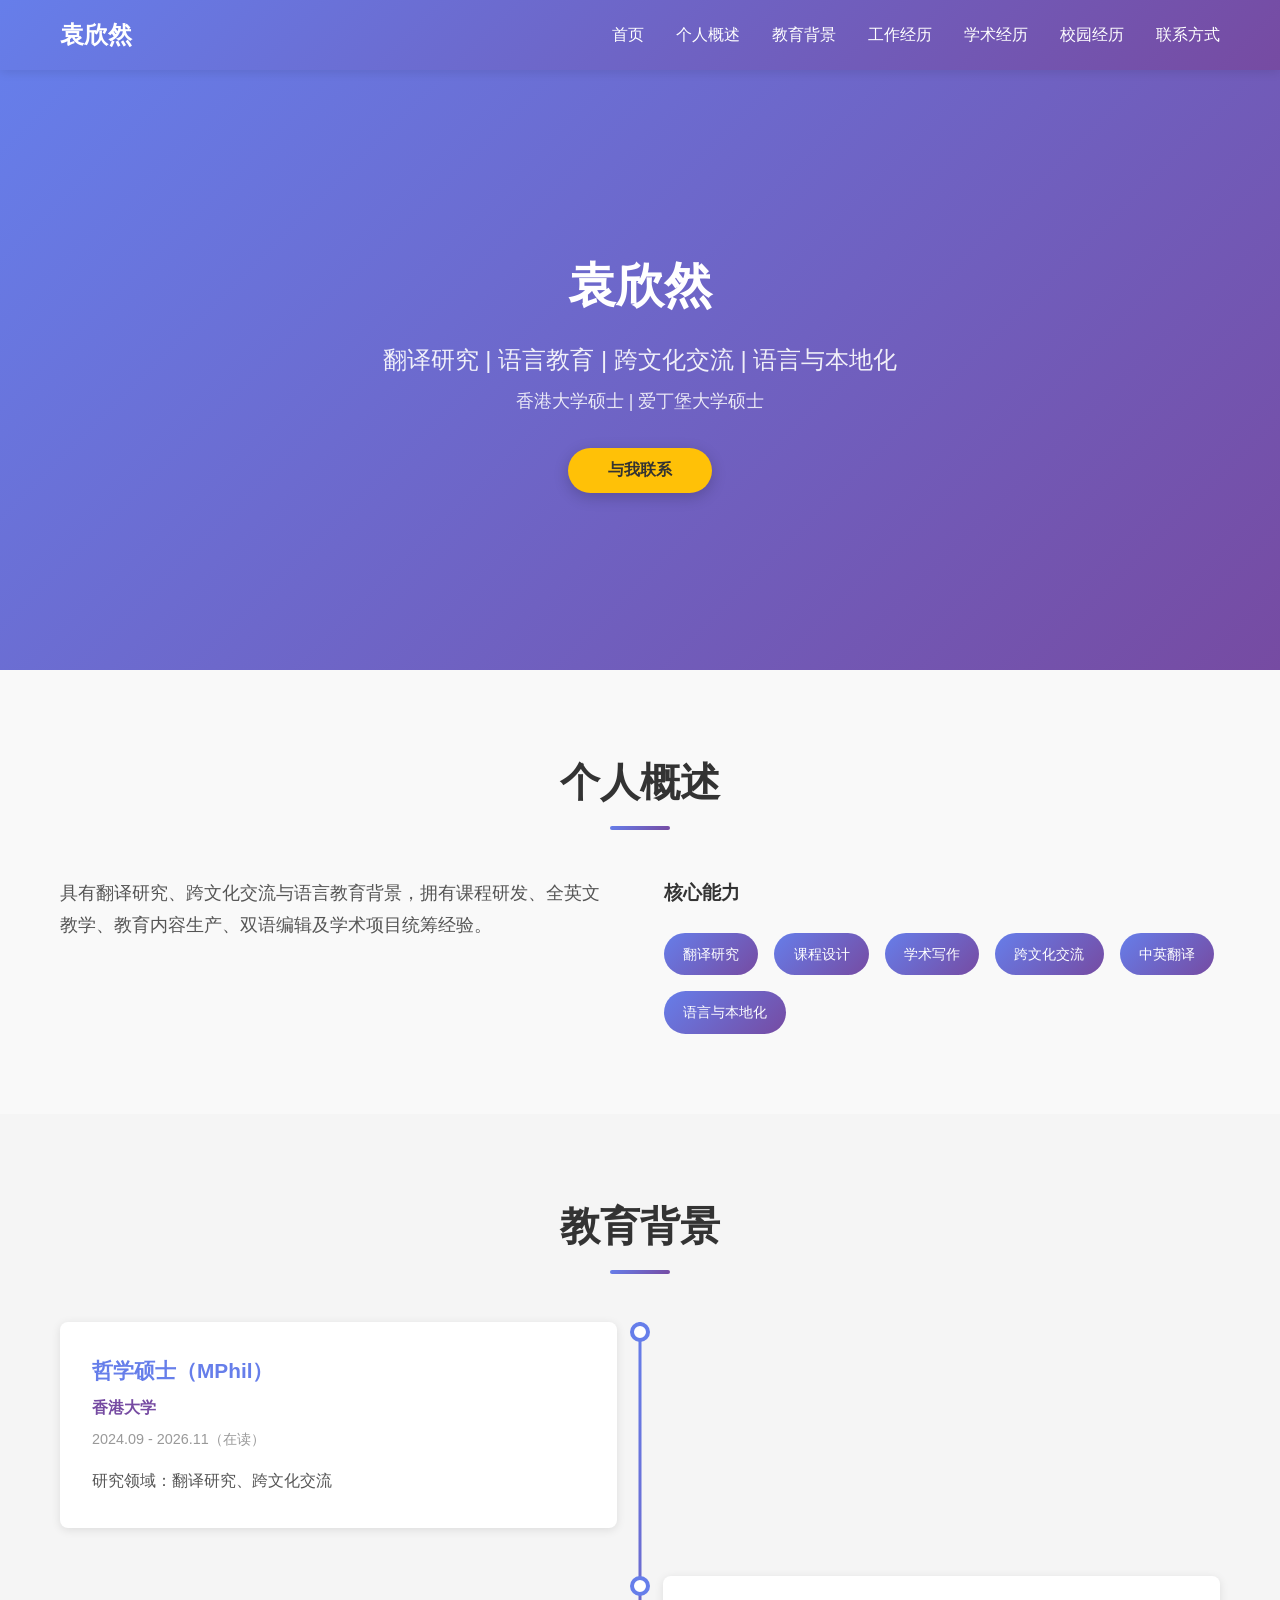
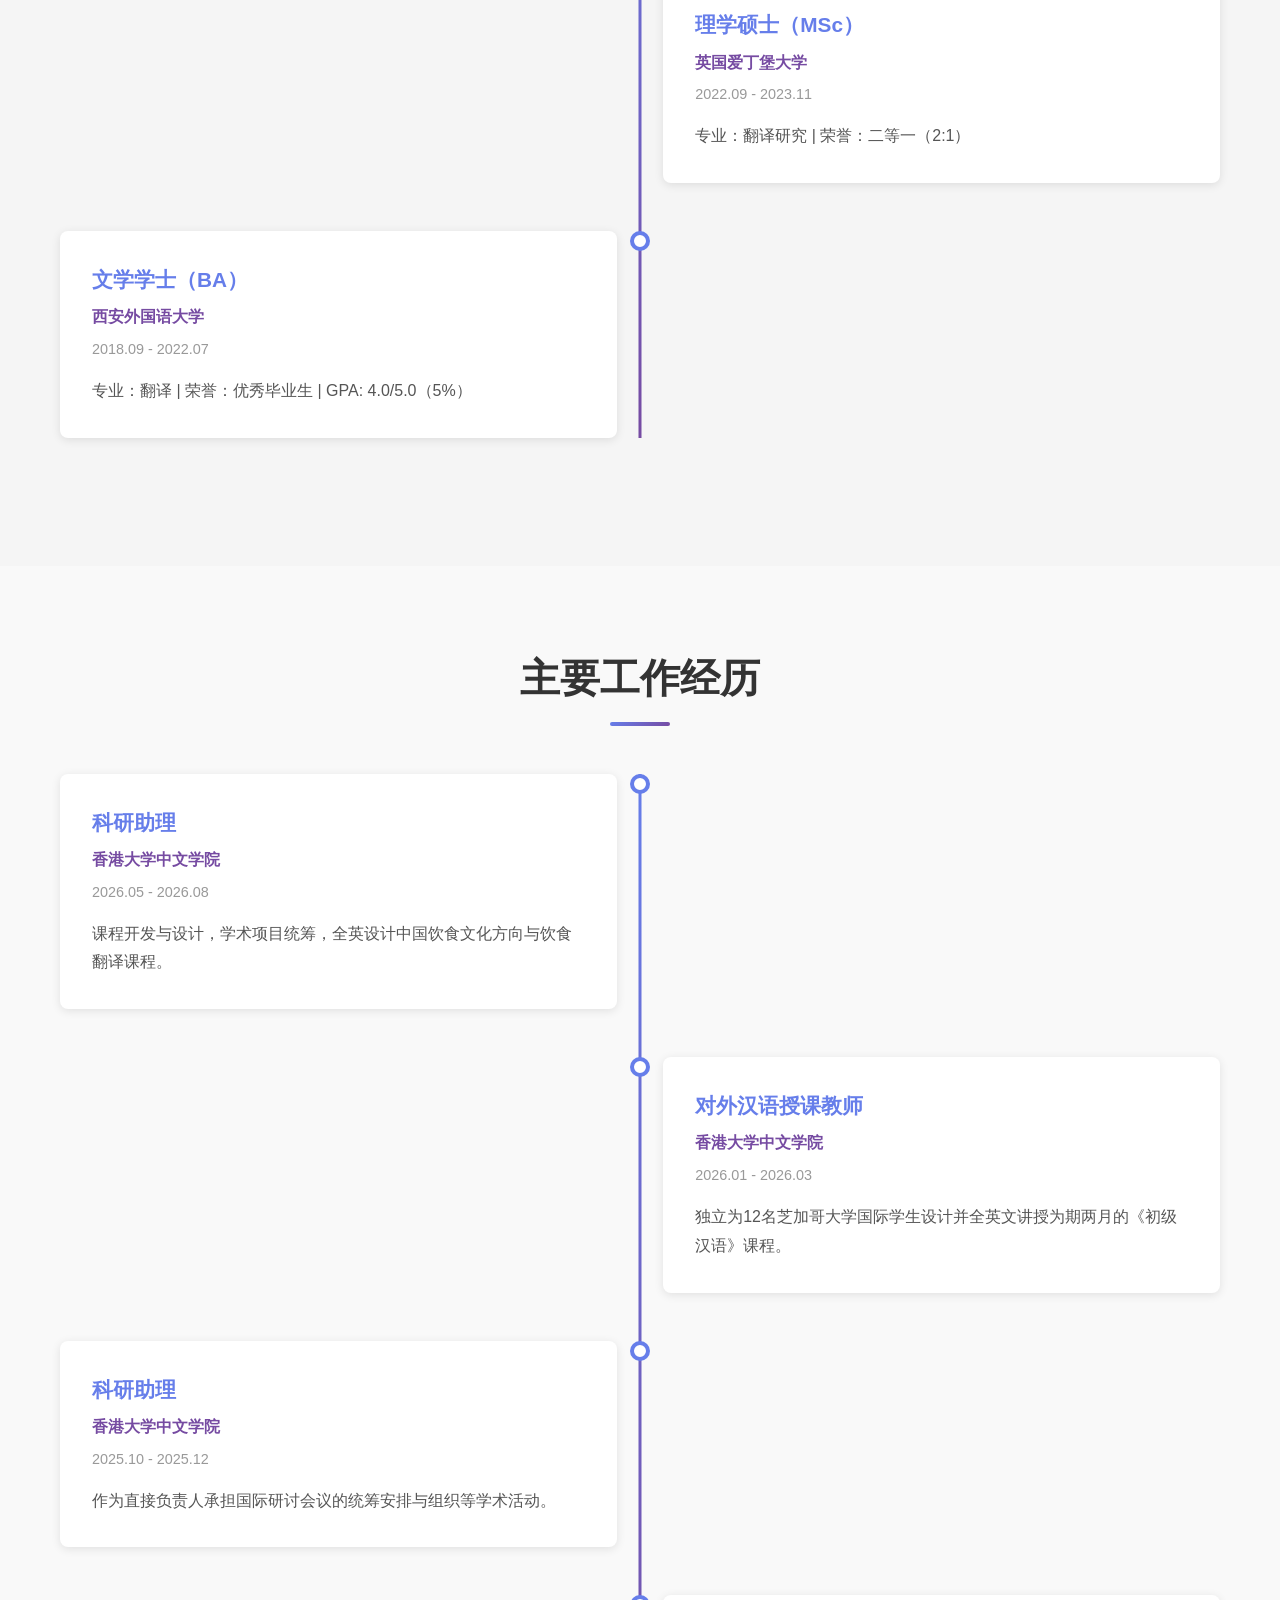
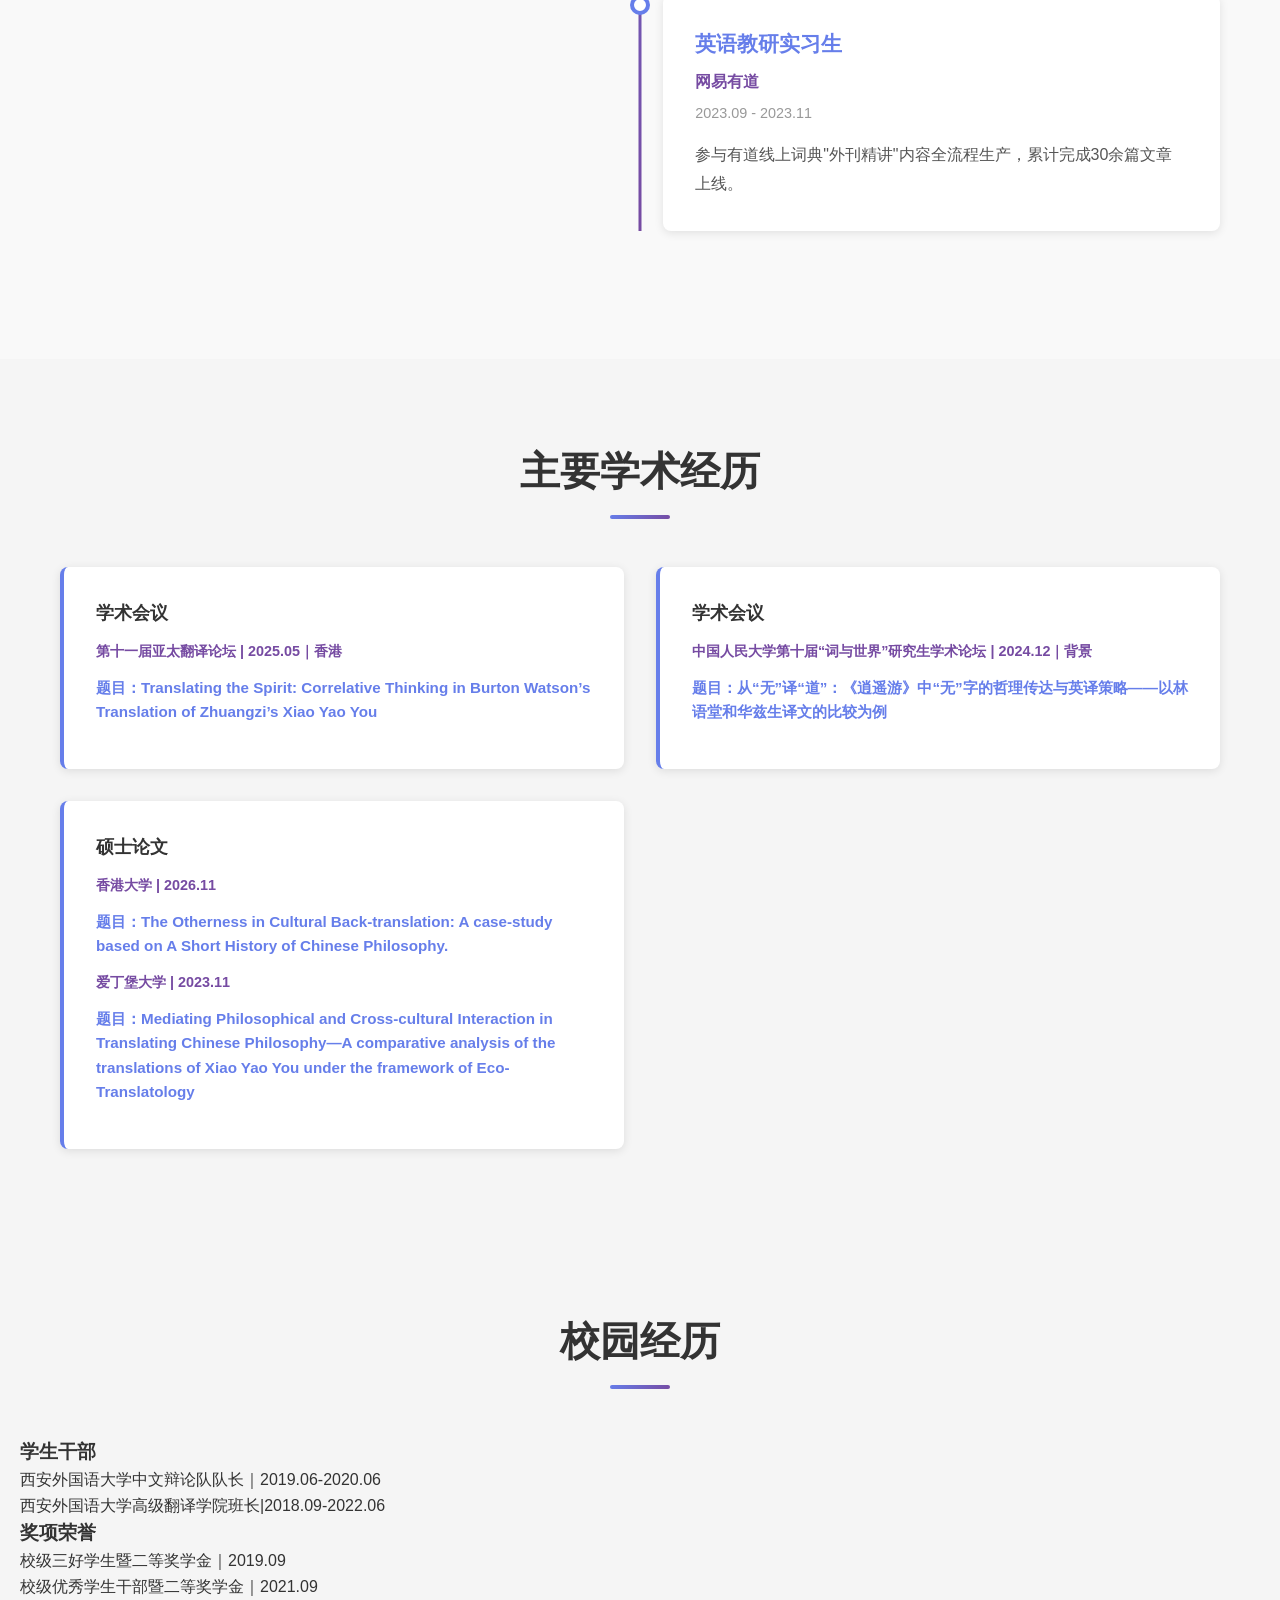
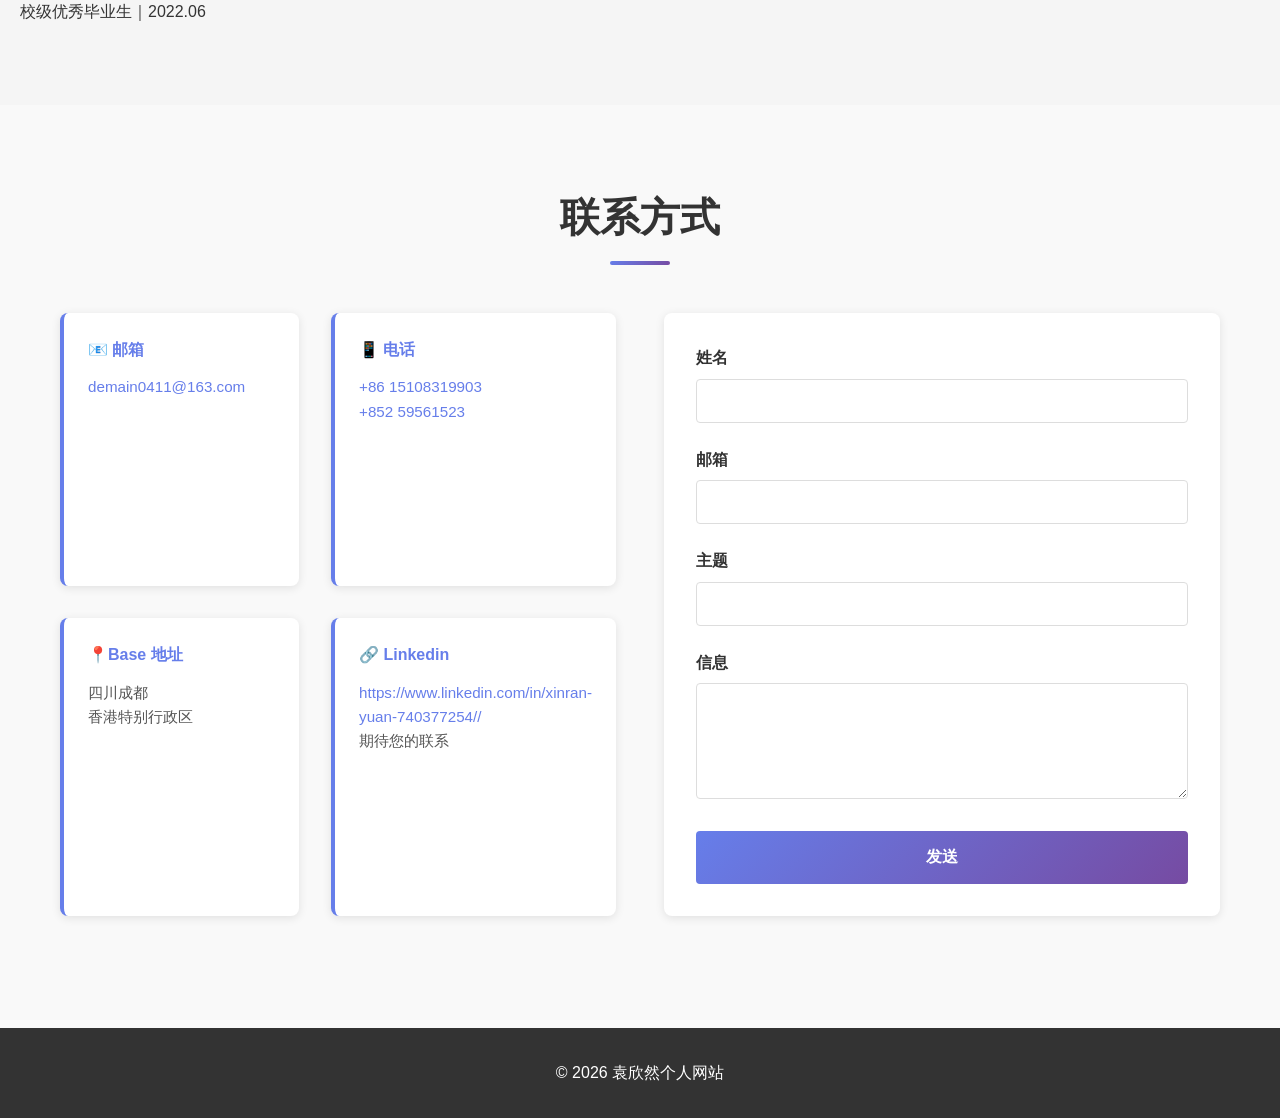
==== commit 6222972d: "Update index.html" ====
--- a/index.html
+++ b/index.html
@@ -169,9 +169,19 @@
             <h2 class="section-title">校园经历</h2>
             <div class="campus-grid">
                 <div class="campus-card">
-                    <h3> 
-                </div>
-            </div>
+                    <h3> 学生干部 </h3>
+                    <p>西安外国语大学中文辩论队队长｜2019.06-2020.06</p>
+                    <p>西安外国语大学高级翻译学院班长|2018.09-2022.06</p>
+                </div>
+                <div class="campus-card">
+                    <h3> 奖项荣誉 </h3>
+                    <p>校级三好学生暨二等奖学金｜2019.09</p>
+                    <p>校级优秀学生干部暨二等奖学金｜2021.09</p>
+                    <p>校级优秀毕业生｜2022.06</p>
+                </div>
+            </div>
+        </div>
+    </section>
 
     <section id="contact" class="section">
         <div class="container">
@@ -185,13 +195,16 @@
                     <div class="info-item">
                         <h3>📱 电话</h3>
                         <p><a href="tel:+86-15108319903">+86 15108319903</a></p>
-                    </div>
-                    <div class="info-item">
-                        <h3>📍 地址</h3>
+                        <p><a href="tel:+852-59561523">+852 59561523</a></p>
+                    </div>
+                    <div class="info-item">
+                        <h3>📍Base 地址</h3>
                         <p>四川成都</p>
-                    </div>
-                    <div class="info-item">
-                        <h3>🔗 其他</h3>
+                        <p>香港特别行政区</p>
+                    </div>
+                    <div class="info-item">
+                        <h3>🔗 Linkedin</h3>
+                        <p><a href="https://www.linkedin.com/in/xinran-yuan-740377254/" target="_blank">https://www.linkedin.com/in/xinran-yuan-740377254//</a></p>
                         <p>期待您的联系</p>
                     </div>
                 </div>
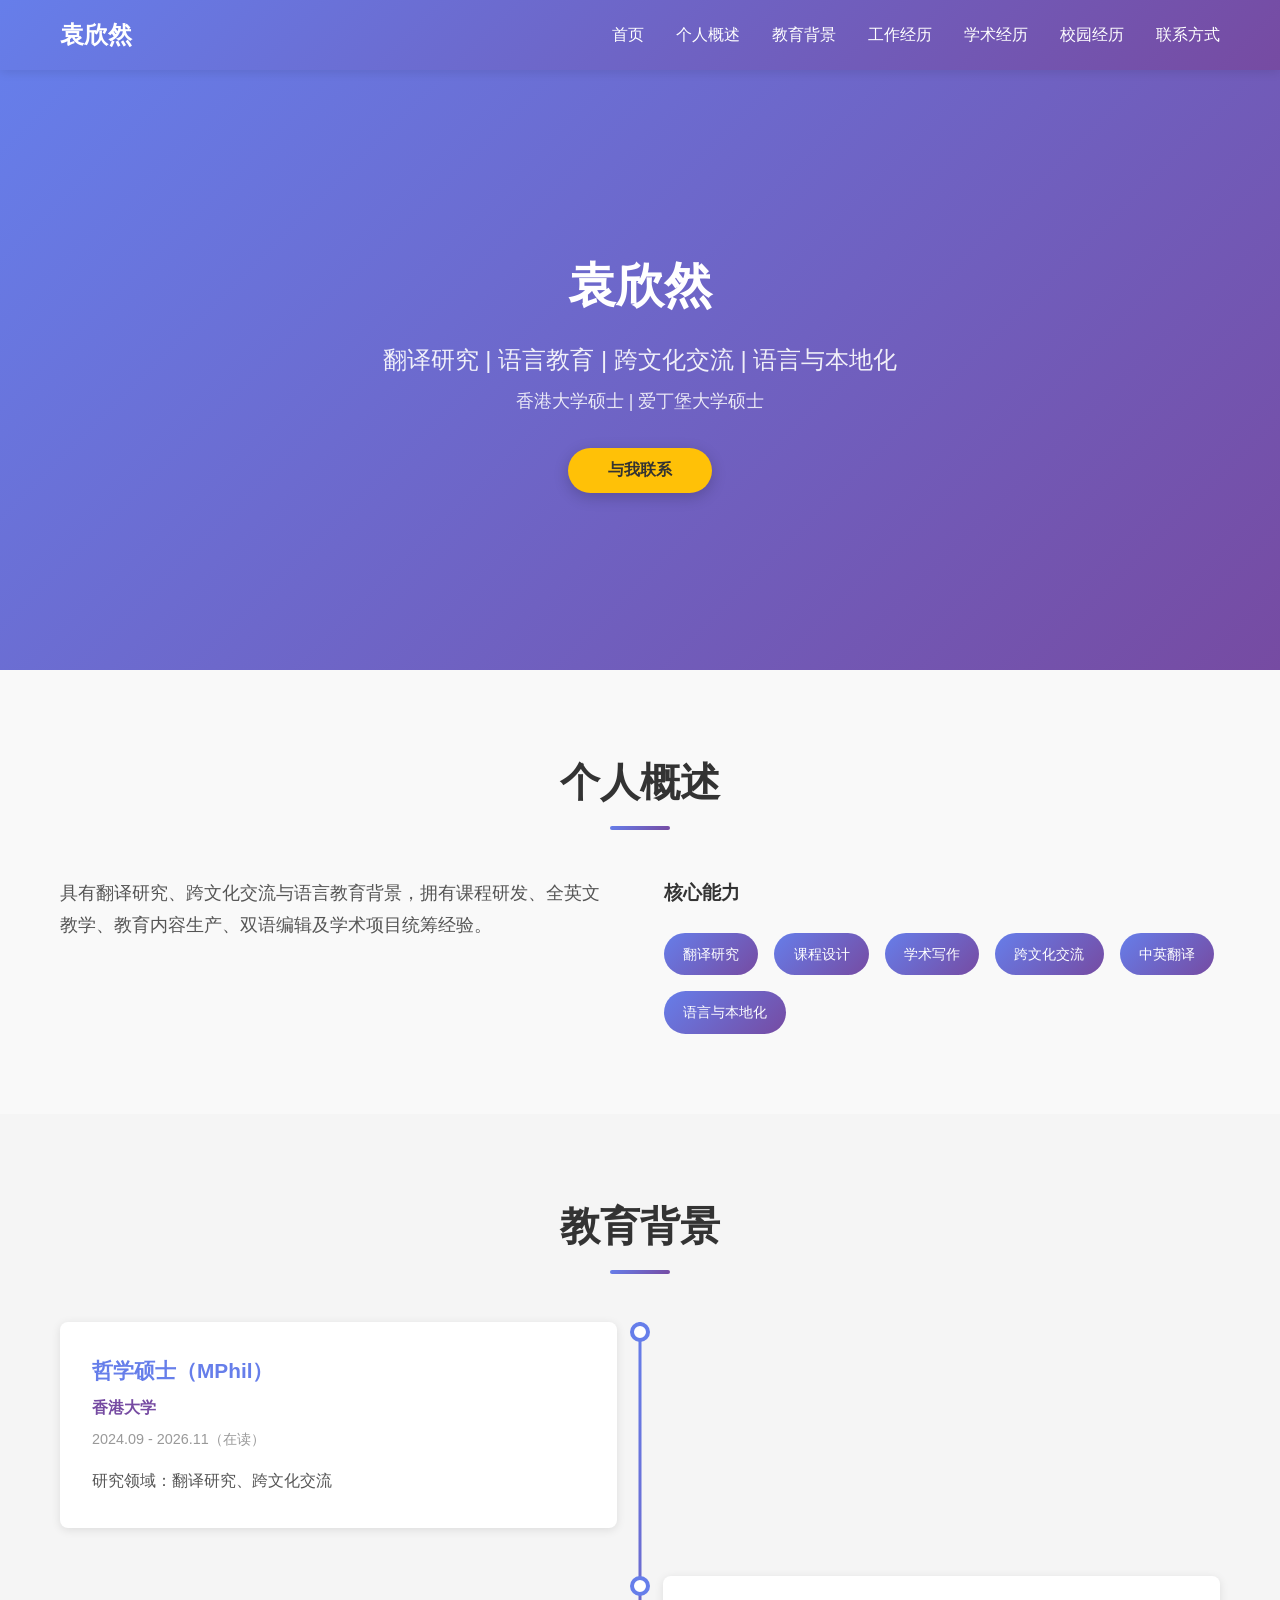
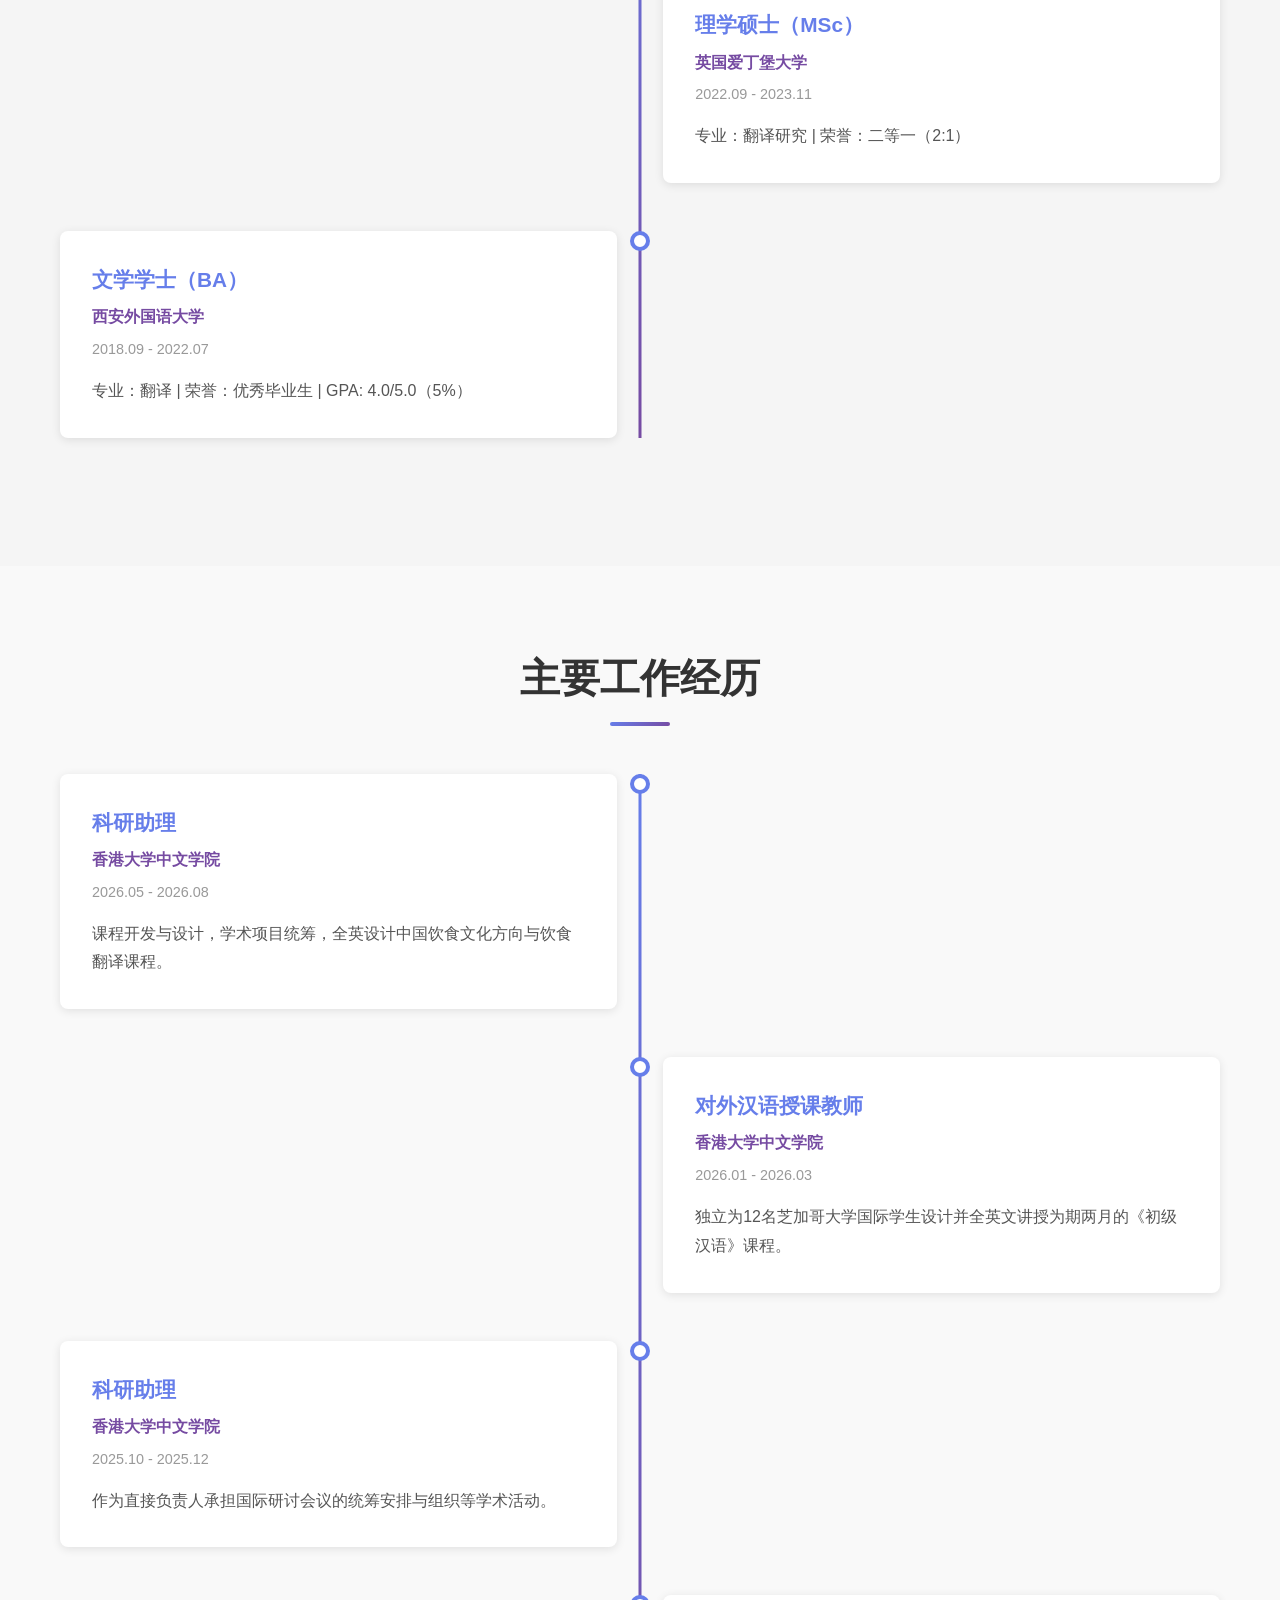
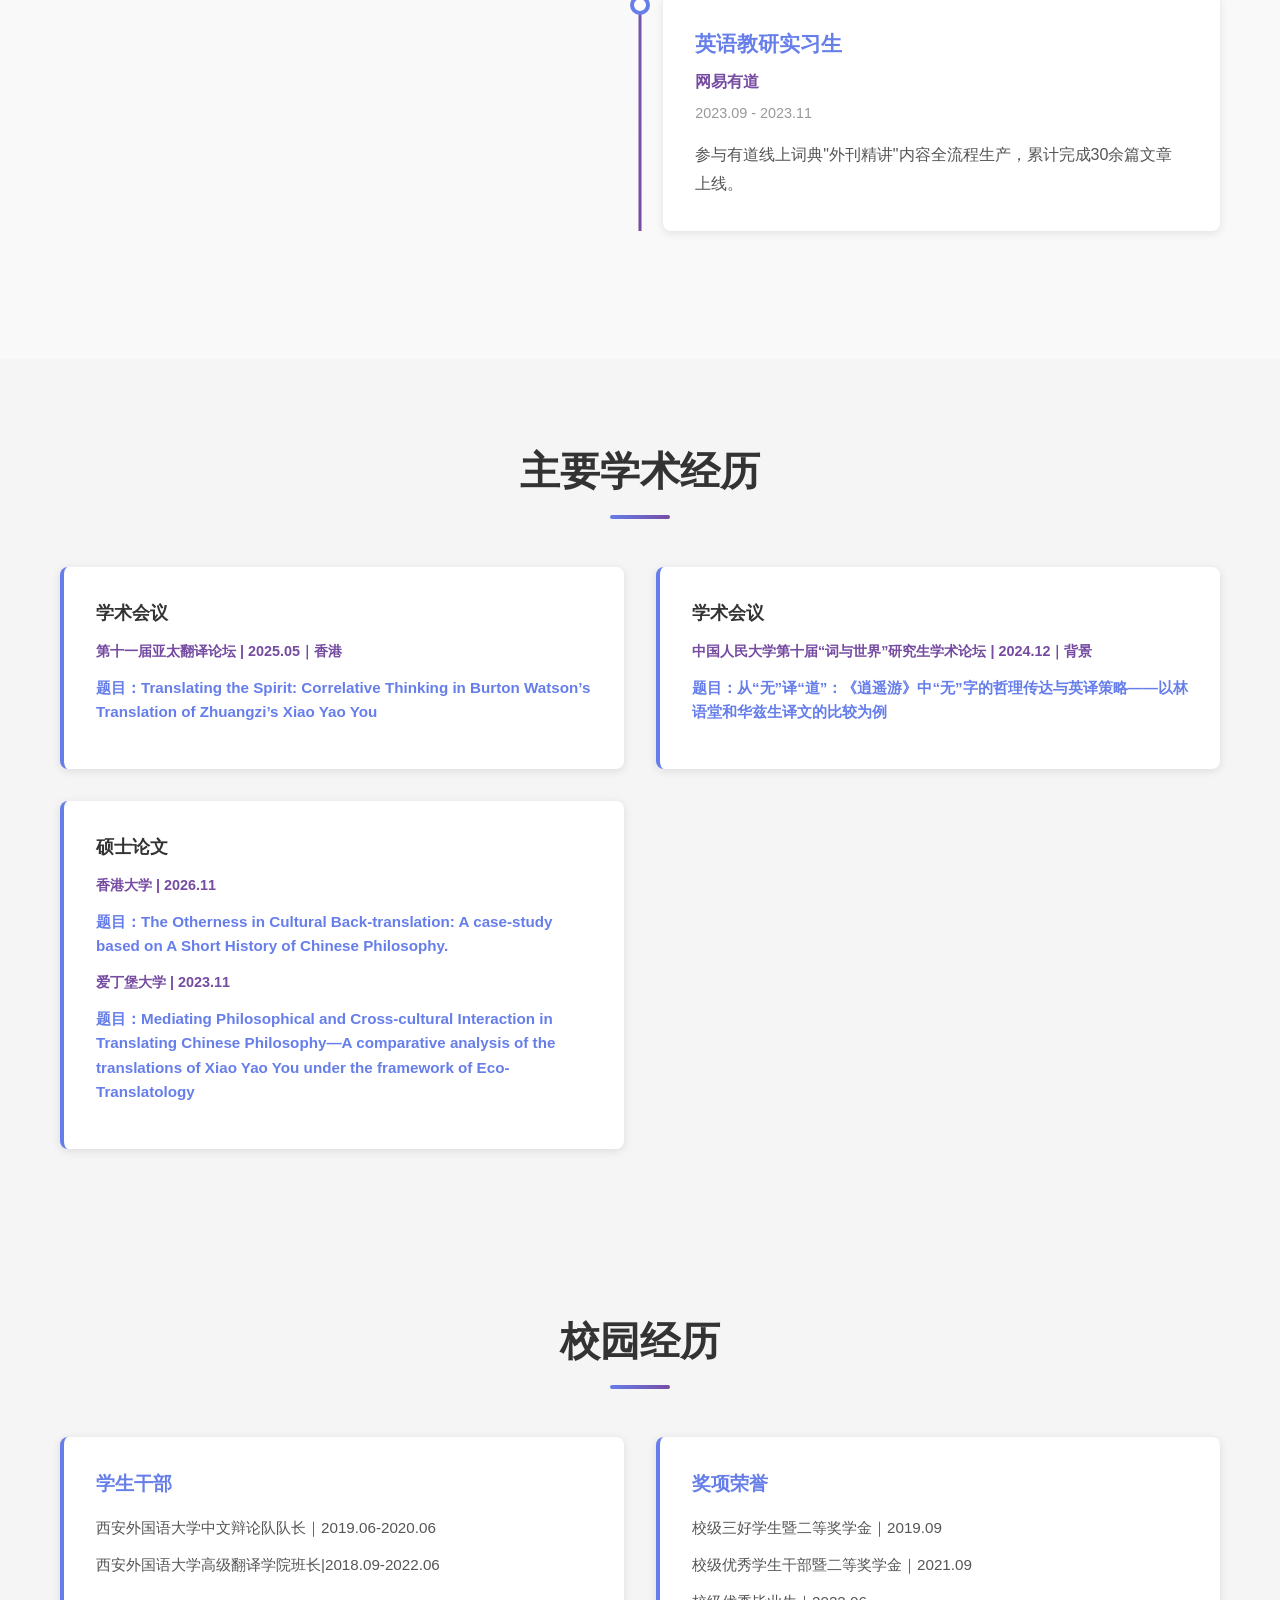
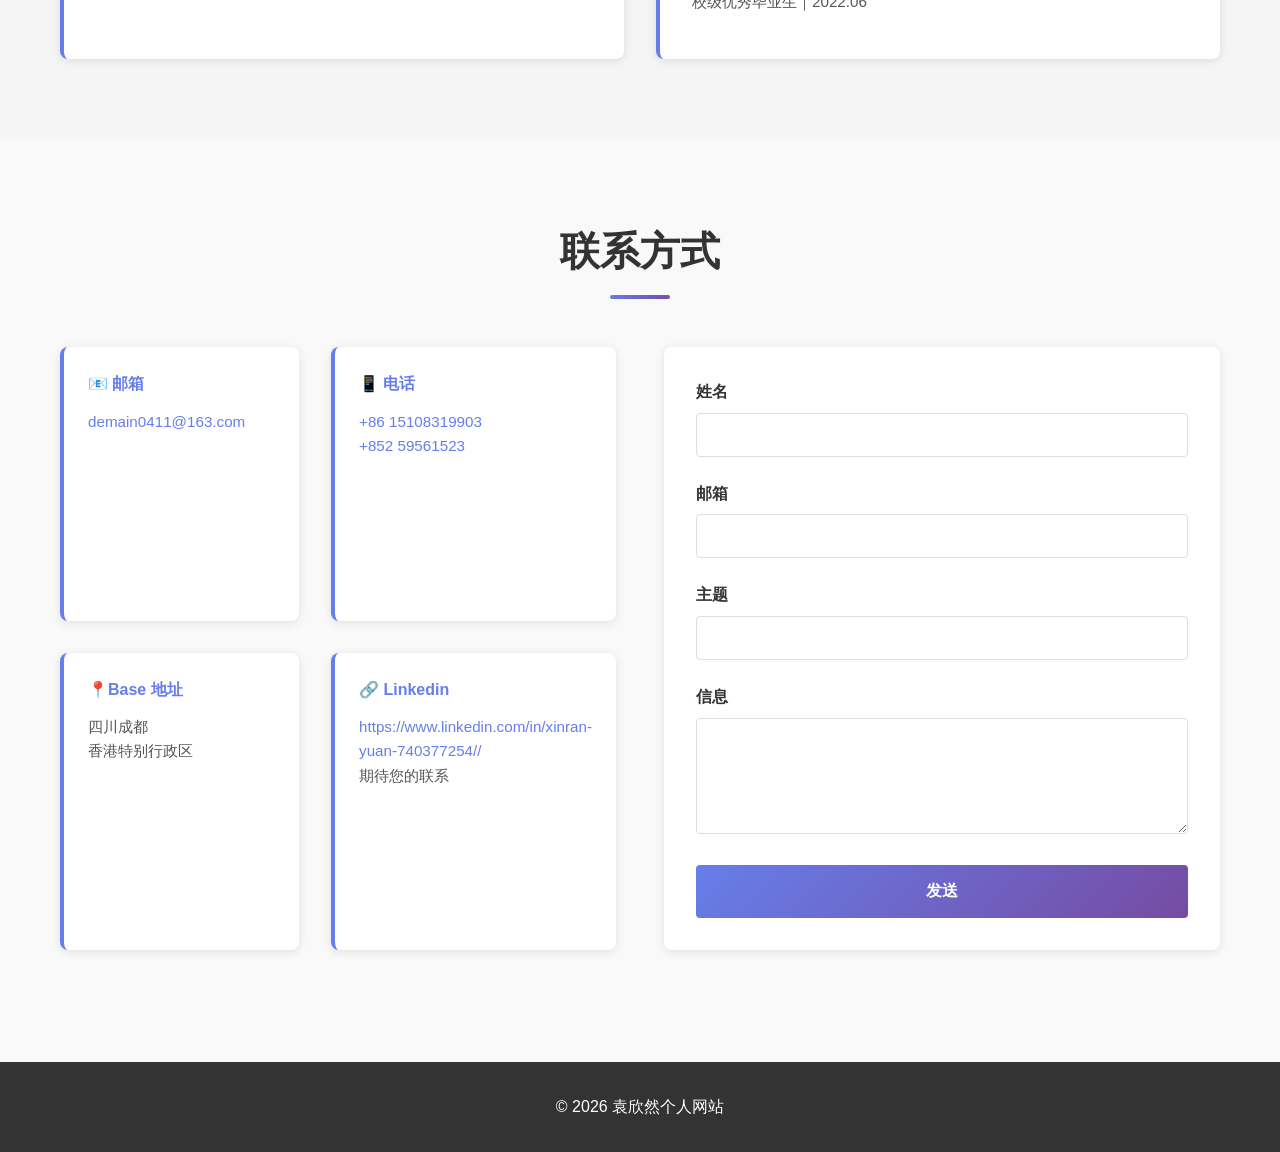
==== commit 937e9b57: "Update index.html" ====
--- a/index.html
+++ b/index.html
@@ -165,7 +165,7 @@
     </section>
 
      <section id="campus" class="section bg-light">
-        <div class="contatiner">
+        <div class="container">
             <h2 class="section-title">校园经历</h2>
             <div class="campus-grid">
                 <div class="campus-card">
--- a/style.css
+++ b/style.css
@@ -445,7 +445,39 @@
         transform: translateY(0);
     }
 }
-
+/* ===== 校园经历 ===== */
+.campus-grid {
+    display: grid;
+    grid-template-columns: repeat(2, 1fr);
+    gap: 2rem;
+}
+
+.campus-card {
+    background: white;
+    padding: 2rem;
+    border-radius: 8px;
+    box-shadow: 0 2px 10px rgba(0, 0, 0, 0.1);
+    border-left: 4px solid #667eea;
+    transition: all 0.3s ease;
+}
+
+.campus-card:hover {
+    transform: translateY(-5px);
+    box-shadow: 0 4px 20px rgba(0, 0, 0, 0.15);
+}
+
+.campus-card h3 {
+    color: #667eea;
+    margin-bottom: 1rem;
+    font-size: 1.2rem;
+}
+
+.campus-card p {
+    color: #555;
+    margin-bottom: 0.8rem;
+    line-height: 1.6;
+    font-size: 0.95rem;
+}
 /* 响应式 */
 @media (max-width: 768px) {
     .hamburger {
@@ -531,4 +563,4 @@
     .timeline::before {
         left: 10px;
     }
-}+}
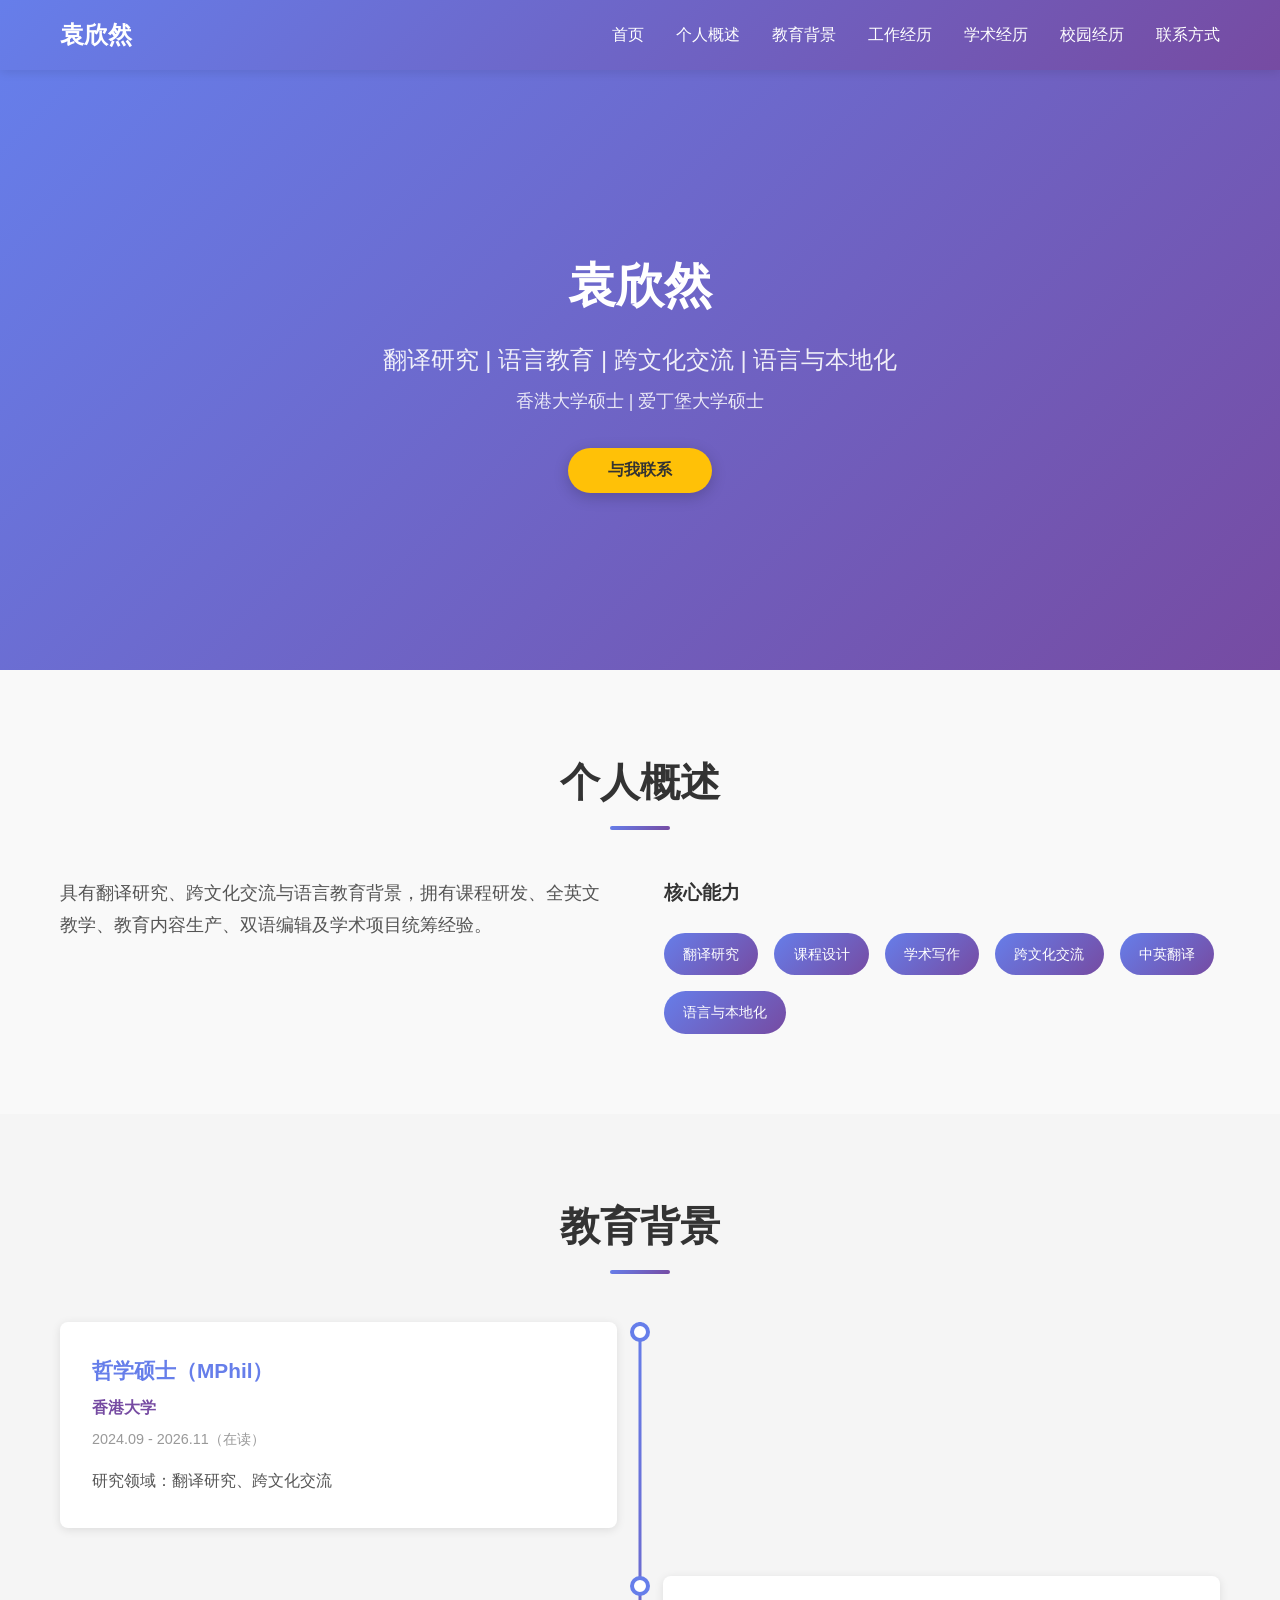
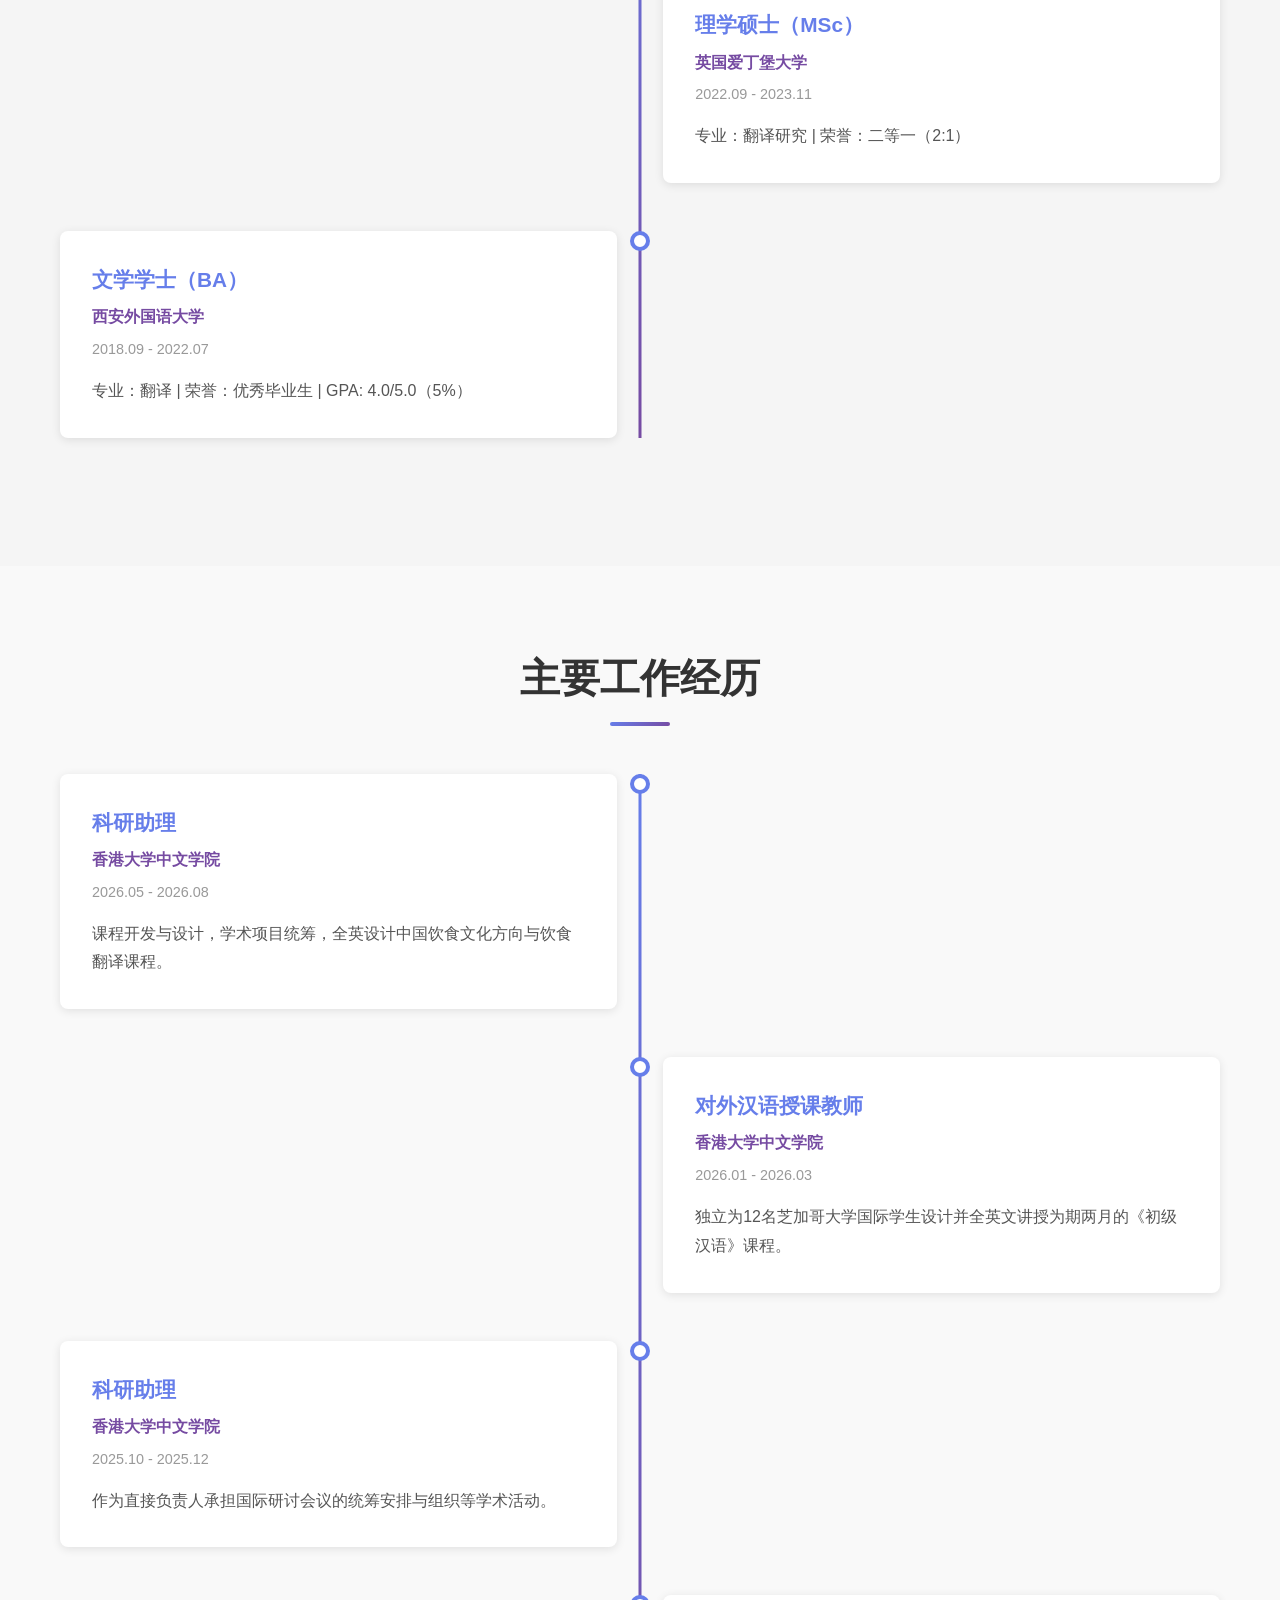
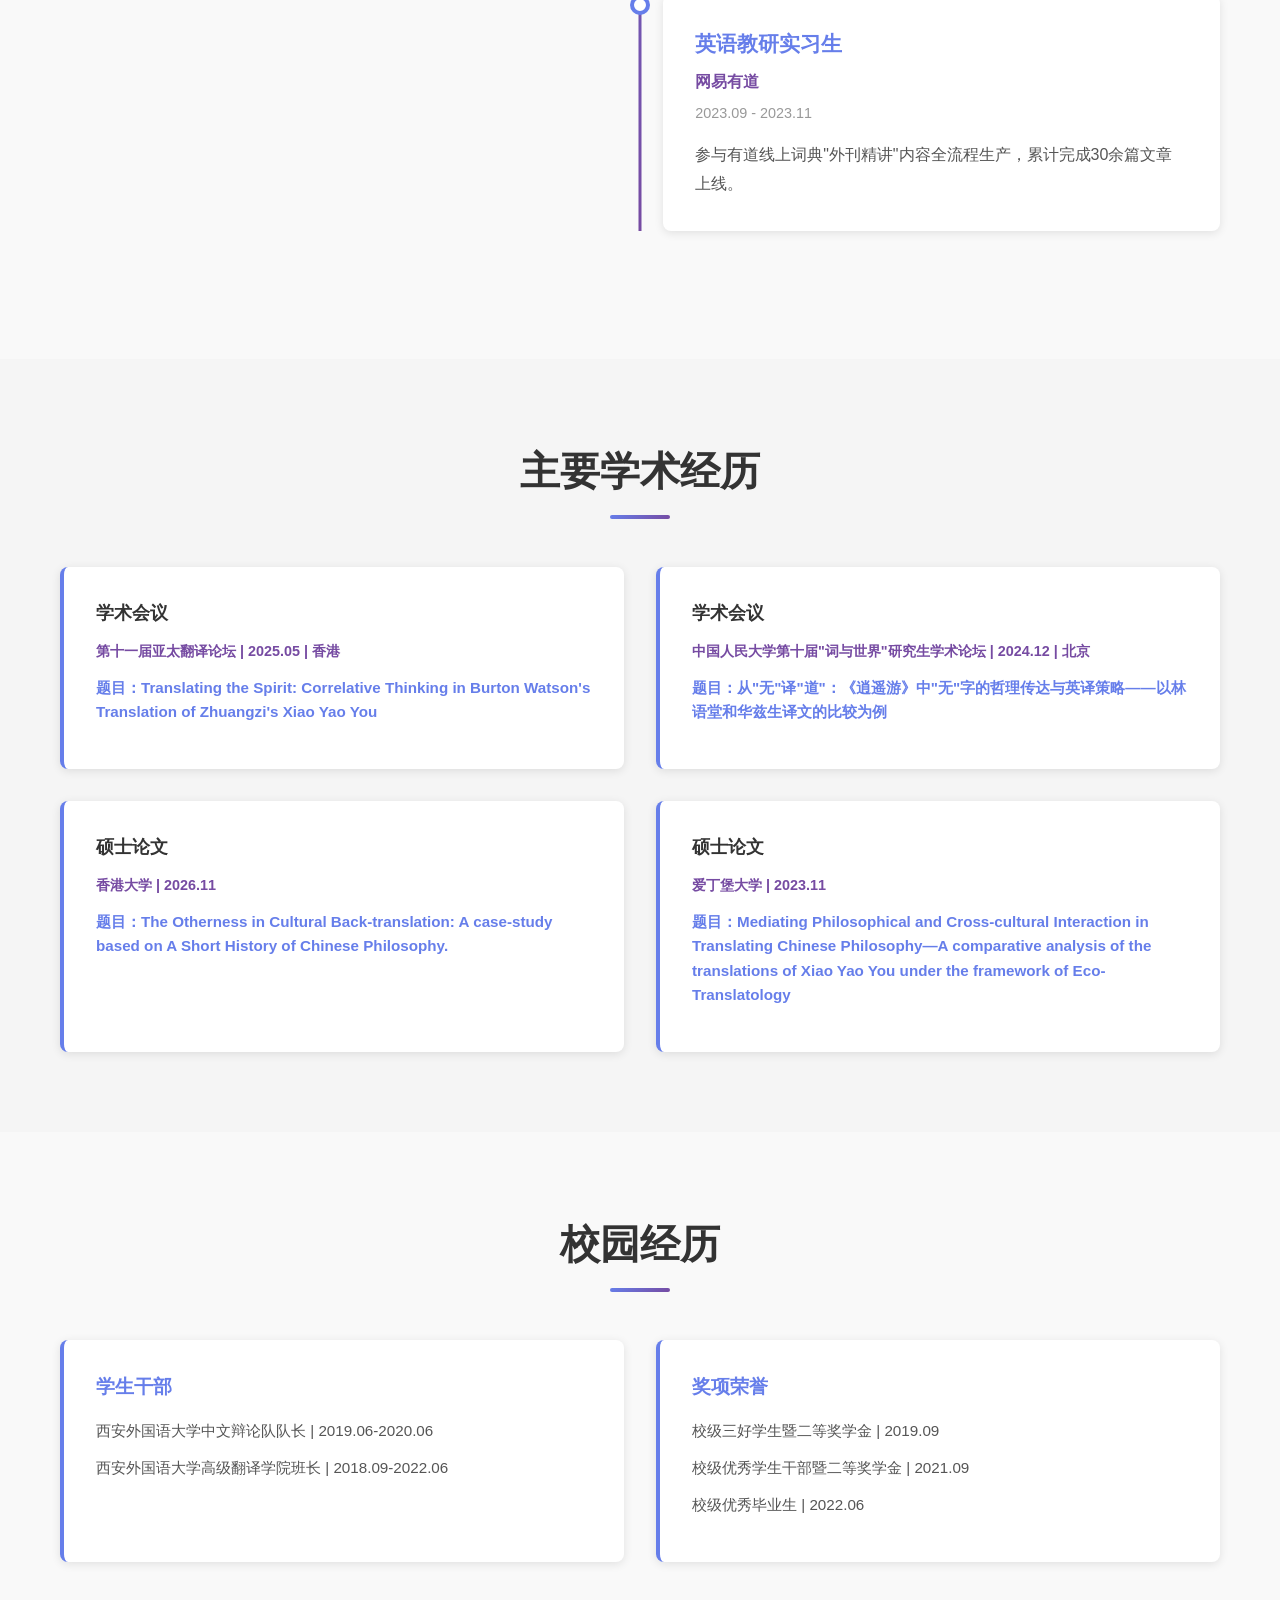
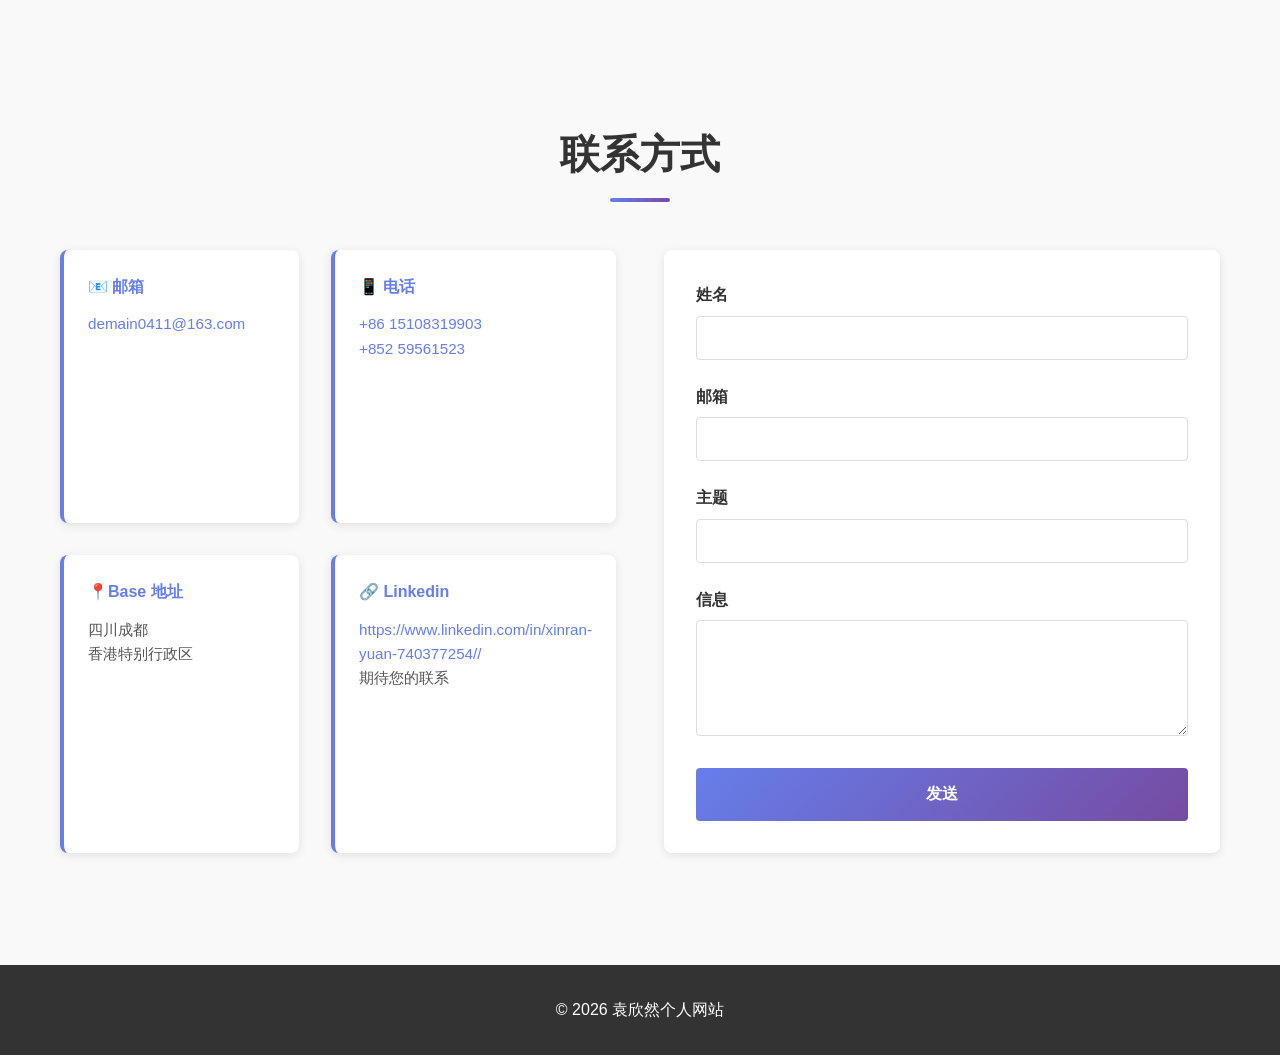
==== commit 38a9b6a8: "Update index.html" ====
--- a/index.html
+++ b/index.html
@@ -137,53 +137,52 @@
         </div>
     </section>
 
-    <section id="research" class="section bg-light">
-        <div class="container">
-            <h2 class="section-title">主要学术经历</h2>
-            <div class="research-grid">
-                <div class="research-card">
-                    <h4>学术会议</h4>
-                    <p class="research-year">第十一届亚太翻译论坛 | 2025.05｜香港</p>
-                    <p class="research-title">题目：Translating the Spirit: Correlative Thinking in Burton Watson’s Translation of Zhuangzi’s Xiao Yao You</p>
-                </div>
-                <div class="research-card">
-                    <h4>学术会议</h4>
-                    <p class="research-year">中国人民大学第十届“词与世界”研究生学术论坛 | 2024.12｜背景</p>
-                    <p class="research-title">题目：从“无”译“道”：《逍遥游》中“无”字的哲理传达与英译策略——以林语堂和华兹生译文的比较为例</p>
-                </div>
-                <div class="research-card">
-                    <h4>硕士论文</h4>
-                    <p class="research-year">香港大学 | 2026.11</p>
-                    <p class="research-title">题目：The Otherness in Cultural Back-translation: A case-study based on A Short History of Chinese Philosophy.</p>
-
-                    <p class="research-year">爱丁堡大学 | 2023.11</p>
-                    <p class="research-title">题目：Mediating Philosophical and Cross-cultural Interaction in Translating Chinese Philosophy—A comparative analysis of the translations of Xiao Yao You under the framework of Eco-Translatology</p>
-                
-                </div>
-            </div>
-        </div>
-    </section>
-
-     <section id="campus" class="section bg-light">
-        <div class="container">
-            <h2 class="section-title">校园经历</h2>
-            <div class="campus-grid">
-                <div class="campus-card">
-                    <h3> 学生干部 </h3>
-                    <p>西安外国语大学中文辩论队队长｜2019.06-2020.06</p>
-                    <p>西安外国语大学高级翻译学院班长|2018.09-2022.06</p>
-                </div>
-                <div class="campus-card">
-                    <h3> 奖项荣誉 </h3>
-                    <p>校级三好学生暨二等奖学金｜2019.09</p>
-                    <p>校级优秀学生干部暨二等奖学金｜2021.09</p>
-                    <p>校级优秀毕业生｜2022.06</p>
-                </div>
-            </div>
-        </div>
-    </section>
-
-    <section id="contact" class="section">
+<section id="research" class="section bg-light">
+    <div class="container">
+        <h2 class="section-title">主要学术经历</h2>
+        <div class="research-grid">
+            <div class="research-card">
+                <h4>学术会议</h4>
+                <p class="research-year">第十一届亚太翻译论坛 | 2025.05 | 香港</p>
+                <p class="research-title">题目：Translating the Spirit: Correlative Thinking in Burton Watson's Translation of Zhuangzi's Xiao Yao You</p>
+            </div>
+            <div class="research-card">
+                <h4>学术会议</h4>
+                <p class="research-year">中国人民大学第十届"词与世界"研究生学术论坛 | 2024.12 | 北京</p>
+                <p class="research-title">题目：从"无"译"道"：《逍遥游》中"无"字的哲理传达与英译策略——以林语堂和华兹生译文的比较为例</p>
+            </div>
+            <div class="research-card">
+                <h4>硕士论文</h4>
+                <p class="research-year">香港大学 | 2026.11</p>
+                <p class="research-title">题目：The Otherness in Cultural Back-translation: A case-study based on A Short History of Chinese Philosophy.</p>
+            </div>
+            <div class="research-card">
+                <h4>硕士论文</h4>
+                <p class="research-year">爱丁堡大学 | 2023.11</p>
+                <p class="research-title">题目：Mediating Philosophical and Cross-cultural Interaction in Translating Chinese Philosophy—A comparative analysis of the translations of Xiao Yao You under the framework of Eco-Translatology</p>
+            </div>
+        </div>
+    </div>
+</section>
+
+<section id="campus" class="section">
+    <div class="container">
+        <h2 class="section-title">校园经历</h2>
+        <div class="campus-grid">
+            <div class="campus-card">
+                <h3>学生干部</h3>
+                <p>西安外国语大学中文辩论队队长 | 2019.06-2020.06</p>
+                <p>西安外国语大学高级翻译学院班长 | 2018.09-2022.06</p>
+            </div>
+            <div class="campus-card">
+                <h3>奖项荣誉</h3>
+                <p>校级三好学生暨二等奖学金 | 2019.09</p>
+                <p>校级优秀学生干部暨二等奖学金 | 2021.09</p>
+                <p>校级优秀毕业生 | 2022.06</p>
+            </div>
+        </div>
+    </div>
+</section>    <section id="contact" class="section">
         <div class="container">
             <h2 class="section-title">联系方式</h2>
             <div class="contact-wrapper">
--- a/style.css
+++ b/style.css
@@ -322,6 +322,40 @@
     font-size: 0.95rem;
 }
 
+/* 校园经历 */
+.campus-grid {
+    display: grid;
+    grid-template-columns: repeat(2, 1fr);
+    gap: 2rem;
+}
+
+.campus-card {
+    background: white;
+    padding: 2rem;
+    border-radius: 8px;
+    box-shadow: 0 2px 10px rgba(0, 0, 0, 0.1);
+    border-left: 4px solid #667eea;
+    transition: all 0.3s ease;
+}
+
+.campus-card:hover {
+    transform: translateY(-5px);
+    box-shadow: 0 4px 20px rgba(0, 0, 0, 0.15);
+}
+
+.campus-card h3 {
+    color: #667eea;
+    margin-bottom: 1rem;
+    font-size: 1.2rem;
+}
+
+.campus-card p {
+    color: #555;
+    margin-bottom: 0.8rem;
+    line-height: 1.6;
+    font-size: 0.95rem;
+}
+
 /* 联系 */
 .contact-wrapper {
     display: grid;
@@ -445,39 +479,7 @@
         transform: translateY(0);
     }
 }
-/* ===== 校园经历 ===== */
-.campus-grid {
-    display: grid;
-    grid-template-columns: repeat(2, 1fr);
-    gap: 2rem;
-}
-
-.campus-card {
-    background: white;
-    padding: 2rem;
-    border-radius: 8px;
-    box-shadow: 0 2px 10px rgba(0, 0, 0, 0.1);
-    border-left: 4px solid #667eea;
-    transition: all 0.3s ease;
-}
-
-.campus-card:hover {
-    transform: translateY(-5px);
-    box-shadow: 0 4px 20px rgba(0, 0, 0, 0.15);
-}
-
-.campus-card h3 {
-    color: #667eea;
-    margin-bottom: 1rem;
-    font-size: 1.2rem;
-}
-
-.campus-card p {
-    color: #555;
-    margin-bottom: 0.8rem;
-    line-height: 1.6;
-    font-size: 0.95rem;
-}
+
 /* 响应式 */
 @media (max-width: 768px) {
     .hamburger {
@@ -510,7 +512,8 @@
 
     .about-content,
     .research-grid,
-    .contact-wrapper {
+    .contact-wrapper,
+    .campus-grid {
         grid-template-columns: 1fr;
     }
 
@@ -563,4 +566,8 @@
     .timeline::before {
         left: 10px;
     }
-}
+
+    .campus-grid {
+        grid-template-columns: 1fr;
+    }
+}
